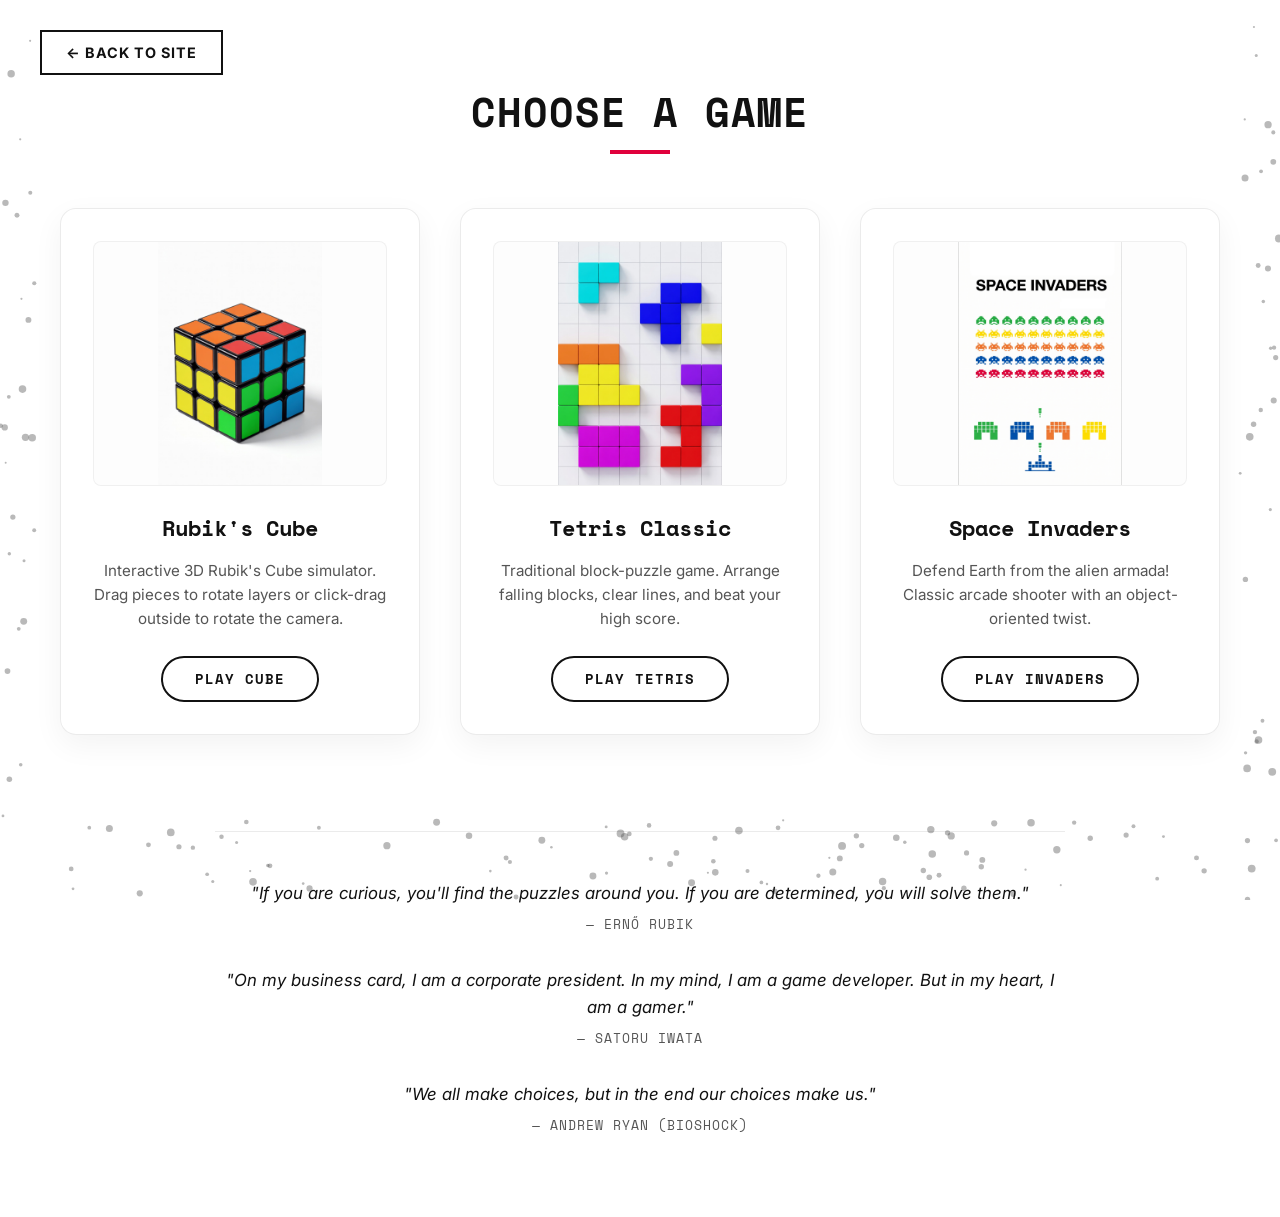
==== play.html @ d3a3f8c1 "hello" ====
<!DOCTYPE html>
<html lang="en">

<head>
    <meta charset="UTF-8">
    <meta name="viewport" content="width=device-width, initial-scale=1.0">
    <title>Choose a Game | Antonio Desiderio</title>

    <!-- Fonts -->
    <link rel="preconnect" href="https://fonts.googleapis.com">
    <link rel="preconnect" href="https://fonts.gstatic.com" crossorigin>
    <link
        href="https://fonts.googleapis.com/css2?family=Inter:wght@300;400;500;600&family=Space+Mono:ital,wght@0,400;0,700;1,400&display=swap"
        rel="stylesheet">

    <link rel="stylesheet" href="style.css">
    <style>
        body {
            margin: 0;
            padding: 0;
            width: 100vw;
            min-height: 100vh;
            display: flex;
            justify-content: center;
            align-items: center;
            overflow-x: hidden;
            overflow-y: auto;
            flex-direction: column;
            background-color: var(--bg-color);
        }

        .play-container {
            max-width: 1200px;
            width: 100%;
            margin: 0 auto;
            padding: 80px 20px;
            text-align: center;
            display: flex;
            flex-direction: column;
            align-items: center;
            justify-content: center;
        }

        .play-title {
            font-size: 2.5rem;
            margin-bottom: 3rem;
            position: relative;
            display: inline-block;
            text-transform: uppercase;
            letter-spacing: 2px;
            color: var(--text-primary);
        }

        .play-title::after {
            content: '';
            position: absolute;
            left: 50%;
            transform: translateX(-50%);
            bottom: -10px;
            width: 60px;
            height: 4px;
            background-color: var(--accent-color);
        }

        .games-grid {
            display: grid;
            grid-template-columns: repeat(3, 1fr);
            gap: 2.5rem;
            width: 100%;
            margin-top: 1rem;
        }

        .game-card {
            background-color: rgba(255, 255, 255, 0.7);
            backdrop-filter: blur(10px);
            -webkit-backdrop-filter: blur(10px);
            border: 1px solid rgba(0, 0, 0, 0.08);
            border-radius: 16px;
            overflow: hidden;
            box-shadow: 0 10px 30px rgba(0, 0, 0, 0.05);
            transition: transform 0.4s cubic-bezier(0.175, 0.885, 0.32, 1.275), box-shadow 0.4s ease, border-color 0.4s ease;
            display: flex;
            flex-direction: column;
            align-items: center;
            padding: 2rem;
            text-decoration: none;
            color: inherit;
        }

        .game-card:hover {
            transform: translateY(-8px);
            box-shadow: 0 20px 40px rgba(224, 0, 60, 0.12);
            border-color: var(--accent-color);
        }

        .game-card-img-wrapper {
            width: 100%;
            aspect-ratio: 1.2;
            border-radius: 8px;
            overflow: hidden;
            margin-bottom: 1.5rem;
            border: 1px solid rgba(0, 0, 0, 0.05);
            background-color: #fdfdfd;
            display: flex;
            align-items: center;
            justify-content: center;
        }

        .game-card-img {
            width: 100%;
            height: 100%;
            object-fit: contain;
            transition: transform 0.4s ease;
        }

        .game-card:hover .game-card-img {
            transform: scale(1.04);
        }

        .game-card-title {
            font-family: var(--font-mono);
            font-size: 1.4rem;
            font-weight: 700;
            margin-bottom: 0.8rem;
            color: var(--text-primary);
        }

        .game-card-desc {
            font-size: 0.95rem;
            color: var(--text-secondary);
            line-height: 1.6;
            margin-bottom: 1.5rem;
            flex-grow: 1;
        }

        .play-btn {
            display: inline-block;
            padding: 0.6rem 2rem;
            border: 2px solid var(--text-primary);
            background: transparent;
            font-family: var(--font-mono);
            font-weight: 700;
            text-transform: uppercase;
            letter-spacing: 1px;
            font-size: 0.9rem;
            border-radius: 25px;
            transition: all 0.3s ease;
        }

        .game-card:hover .play-btn {
            background-color: var(--accent-color);
            color: white;
            border-color: var(--accent-color);
        }

        .back-nav {
            position: absolute;
            top: 40px;
            left: 40px;
            font-family: 'Space Mono', monospace;
            text-transform: uppercase;
        }

        .back-nav a {
            text-decoration: none;
            color: #111;
            font-weight: 700;
            padding: 12px 24px;
            border: 2px solid #111;
            transition: all 0.3s ease;
            font-size: 0.9rem;
            letter-spacing: 1px;
        }

        .back-nav a:hover {
            background-color: #111;
            color: #fff;
        }

        @media (max-width: 768px) {
            .back-nav {
                position: static;
                margin-bottom: 2rem;
            }
            .play-container {
                padding: 40px 20px;
            }
            .play-title {
                font-size: 2rem;
            }
            .games-grid {
                grid-template-columns: 1fr;
                gap: 2rem;
            }
        }

        .quotes-block {
            margin-top: 6rem;
            padding-top: 3rem;
            border-top: 1px solid rgba(0, 0, 0, 0.08);
            width: 100%;
            max-width: 850px;
            display: flex;
            flex-direction: column;
            gap: 2rem;
            text-align: center;
        }

        .quote-item {
            display: flex;
            flex-direction: column;
            gap: 0.5rem;
        }

        .quote-text {
            font-size: 1.05rem;
            font-style: italic;
            color: var(--text-primary);
            line-height: 1.6;
        }

        .quote-author {
            font-family: var(--font-mono);
            font-size: 0.8rem;
            color: var(--text-secondary);
            text-transform: uppercase;
            letter-spacing: 1px;
        }
    </style>
</head>

<body>
    <canvas id="particles-canvas"></canvas>

    <div class="play-container">
        <div class="back-nav">
            <a href="index.html">← Back to Site</a>
        </div>

        <h1 class="play-title">Choose a Game</h1>

        <div class="games-grid">
            <a href="play_cube.html" class="game-card">
                <div class="game-card-img-wrapper">
                    <img src="assets/cube_preview.png" alt="Rubik's Cube" class="game-card-img">
                </div>
                <h2 class="game-card-title">Rubik's Cube</h2>
                <p class="game-card-desc">Interactive 3D Rubik's Cube simulator. Drag pieces to rotate layers or click-drag outside to rotate the camera.</p>
                <span class="play-btn">Play Cube</span>
            </a>

            <a href="play_tetris.html" class="game-card">
                <div class="game-card-img-wrapper">
                    <img src="assets/tetris_preview.png" alt="Tetris" class="game-card-img">
                </div>
                <h2 class="game-card-title">Tetris Classic</h2>
                <p class="game-card-desc">Traditional block-puzzle game. Arrange falling blocks, clear lines, and beat your high score.</p>
                <span class="play-btn">Play Tetris</span>
            </a>

            <a href="play_invaders.html" class="game-card">
                <div class="game-card-img-wrapper">
                    <img src="assets/invaders_preview.png" alt="Space Invaders" class="game-card-img">
                </div>
                <h2 class="game-card-title">Space Invaders</h2>
                <p class="game-card-desc">Defend Earth from the alien armada! Classic arcade shooter with an object-oriented twist.</p>
                <span class="play-btn">Play Invaders</span>
            </a>
        </div>

        <div class="quotes-block">
            <div class="quote-item">
                <span class="quote-text">"If you are curious, you'll find the puzzles around you. If you are determined, you will solve them."</span>
                <span class="quote-author">— Ernő Rubik</span>
            </div>
            <div class="quote-item">
                <span class="quote-text">"On my business card, I am a corporate president. In my mind, I am a game developer. But in my heart, I am a gamer."</span>
                <span class="quote-author">— Satoru Iwata</span>
            </div>
            <div class="quote-item">
                <span class="quote-text">"We all make choices, but in the end our choices make us."</span>
                <span class="quote-author">— Andrew Ryan (BioShock)</span>
            </div>
        </div>
    </div>

    <script type="module">
        import { ParticleNetwork } from './js/particles-bg.js';

        document.addEventListener('DOMContentLoaded', () => {
            // Particle Background initialization
            if (window.innerWidth > 768) {
                window.particleBg = new ParticleNetwork('particles-canvas');
            }
        });
    </script>
</body>

</html>
---- style.css ----
:root {
    --bg-color: #ffffff;
    --text-primary: #111111;
    --text-secondary: #555555;
    --accent-color: #E0003C;
    /* Red */
    --font-body: 'Inter', sans-serif;
    --font-mono: 'Space Mono', monospace;
    --spacing-container: 1200px;
    --nav-height: 80px;
}

/* ... existing code ... */

/* Profile Picture Polish */
.profile-img {
    width: 100%;
    aspect-ratio: 1;
    border-radius: 50%;

    /* 
       ZOOM/CROP CONTROL:
       - object-fit: 'cover' (zooms to fill), 'contain' (shows whole image)
       - object-position: 'center center' (default). Try 'center top' to show more head/face.
    */
    object-fit: cover;
    object-position: center center;
    /* <--- Adjust this to shift the crop */

    box-shadow: 0 10px 30px rgba(0, 0, 0, 0.1);
    transition: transform 0.4s cubic-bezier(0.175, 0.885, 0.32, 1.275), box-shadow 0.4s ease, filter 0.4s ease;
    filter: grayscale(30%);
    /* Start slightly desaturated */
}

.profile-img:hover {
    transform: scale(1.05);
    filter: grayscale(0%);
    box-shadow: 0 0 25px rgba(224, 0, 60, 0.4);
    /* Glow effect with Red */
}

/* ... existing code ... */

/* --- Interactive Assistant --- */
.assistant-container {
    position: fixed;
    bottom: 20px;
    right: 20px;
    display: flex;
    align-items: flex-end;
    z-index: 1000;
    pointer-events: none;
    flex-direction: column;
    align-items: flex-end;
}

.assistant-img {
    width: 200px;
    height: auto;
    pointer-events: auto;
    cursor: pointer;
    transition: transform 0.3s ease;
    /* Eliminated border/background/rotation as requested */
}

.assistant-img:hover {
    transform: scale(1.05);
    /* Gentle scale, NO rotation */
}

.assistant-balloon {
    background: white;
    border: 2px solid #333;
    border-radius: 15px;
    padding: 10px 15px;
    margin-right: 15px;
    margin-bottom: 0px;
    /* Reduced gap */
    max-width: 200px;
    font-size: 0.9rem;
    color: #333;
    box-shadow: 5px 5px 0px rgba(0, 0, 0, 0.1);
    position: relative;
    opacity: 0;
    /* Hidden by default */
    transform: translateY(10px);
    transition: all 0.3s ease;
    font-family: 'Space Mono', monospace;
    pointer-events: auto;
}

/* Arrow for balloon */
.assistant-balloon::after {
    content: '';
    position: absolute;
    right: 50px;
    /* Adjusted position */
    bottom: -10px;
    border-width: 10px 10px 0;
    border-style: solid;
    border-color: #333 transparent transparent transparent;
}

.assistant-container:hover .assistant-balloon {
    opacity: 1;
    transform: translateY(0);
}

* {
    margin: 0;
    padding: 0;
    box-sizing: border-box;
    font-family: 'Inter', sans-serif;
}

#particles-canvas {
    position: fixed;
    top: 0;
    left: 0;
    width: 100%;
    height: 100%;
    z-index: -1;
    pointer-events: none;
    /* Let clicks pass through */
}

body {
    background-color: var(--bg-color);
    color: var(--text-primary);
    line-height: 1.6;
    overflow-x: hidden;
}

h1,
h2,
h3,
.nav-logo {
    font-family: var(--font-mono);
    font-weight: 700;
}

a {
    color: var(--text-primary);
    text-decoration: none;
    transition: color 0.2s ease;
}

a:hover {
    color: var(--accent-color);
}

/* Utility */
.mt-1 {
    margin-top: 1rem;
}

.mt-2 {
    margin-top: 2rem;
}

.mt-3 {
    margin-top: 3rem;
}

.mt-4 {
    margin-top: 4rem;
}

.mb-1 {
    margin-bottom: 1rem;
}

.mb-2 {
    margin-bottom: 2rem;
}

.mb-3 {
    margin-bottom: 3rem;
}

.no-decoration {
    text-decoration: none;
    color: inherit;
}

.border-dark {
    border-color: #333;
}



/* --- Intro Overlay --- */
#intro-overlay {
    position: fixed;
    top: 0;
    left: 0;
    width: 100%;
    height: 100vh;
    background-color: var(--bg-color);
    z-index: 1000;
    display: flex;
    justify-content: center;
    align-items: center;
    flex-direction: column;
}

/* Cinematic Focus Transition */
.cinematic-mount {
    filter: blur(15px);
    transform: scale(1.05);
    /* opacity: 1;  By default elements are opaque. We do NOT want to start at 0. */
    transition: filter 1.5s ease-out, transform 1.5s ease-out;
    /* Removed opacity transition */
}

.cinematic-resolve {
    filter: blur(0px);
    transform: scale(1);
}

#intro-content {
    text-align: center;
    width: 100%;
    max-width: 800px;
}

#cube-container-intro {
    width: 300px;
    height: 300px;
    margin: 0 auto 2rem;
}

.intro-text-container h1 {
    font-size: 1.5rem;
    margin-bottom: 1rem;
    opacity: 0;
    transform: translateY(20px);
    animation: fadeInUp 0.8s ease forwards;
}

#intro-greeting::after {
    content: '|';
    animation: blink 0.7s infinite;
    margin-left: 5px;
    font-weight: 300;
}

@keyframes blink {
    50% {
        opacity: 0;
    }
}

.progress-bar-container {
    width: 100%;
    height: 4px;
    background-color: #eee;
    border-radius: 2px;
    overflow: hidden;
    margin-top: 1rem;
}

#progress-bar {
    width: 0%;
    height: 100%;
    /* Gradient: Rainbow (Red -> Orange -> Yellow -> Green -> Blue -> White) */
    background: linear-gradient(90deg, #E0003C, #F27C38, #FFE206, #23BC3F, #0051BA, #F9F9F9);
    transition: width 0.1s linear;
}

/* --- Main Content --- */
.hidden {
    opacity: 0;
    pointer-events: none;
    height: 0;
    overflow: hidden;
}

/* Utility for tab switching */
.section-hidden {
    display: none !important;
}

#main-content {
    opacity: 1;
    transition: opacity 1.5s ease;
}

/* Navigation */
.navbar {
    position: sticky;
    top: 0;
    background-color: rgba(255, 255, 255, 0.95);
    backdrop-filter: blur(5px);
    height: var(--nav-height);
    display: flex;
    justify-content: space-between;
    align-items: center;
    padding: 0 5%;
    z-index: 100;
    border-bottom: 1px solid #eee;
}

.nav-logo {
    font-size: 1.2rem;
}

.nav-links {
    list-style: none;
    display: flex;
    gap: 2rem;
}

.nav-links a {
    font-family: var(--font-mono);
    font-size: 0.9rem;
    text-transform: uppercase;
    letter-spacing: 1px;
}

/* Sections */
.section {
    padding: 5rem 0;
    border-bottom: 1px solid #f5f5f5;
}

.container {
    max-width: var(--spacing-container);
    margin: 0 auto;
    padding: 0 2rem;
}

.section h2 {
    font-size: 2rem;
    margin-bottom: 2rem;
    position: relative;
    display: inline-block;
}

.section h2::after {
    content: '';
    position: absolute;
    left: 0;
    bottom: -5px;
    width: 40px;
    height: 3px;
    background-color: var(--accent-color);
}

/* Profile Section */
.profile-layout {
    display: grid;
    grid-template-columns: 2fr 1fr;
    gap: 4rem;
    align-items: start;
}

#welcome-text p {
    margin-bottom: 1.5rem;
    font-size: 1.1rem;
    color: var(--text-secondary);
}

#welcome-text .welcome-contact {
    margin-top: 2rem;
    color: var(--text-primary);
}

#welcome-text .welcome-contact-sub {
    font-size: 0.95rem;
    color: var(--accent-color);
    font-style: italic;
    display: inline-block;
    margin-top: 0.4rem;
}

/* .profile-img styles consolidated to top of file */

.profile-img:hover {
    transform: scale(1.02);
}

/* Lists (Jobs, Pubs, etc) */
.item-list {
    list-style: none;
}

.list-item {
    margin-bottom: 2rem;
    padding-left: 1.5rem;
    border-left: 2px solid #eee;
    transition: border-left-color 0.3s ease;
}

.list-item:hover {
    border-left-color: var(--accent-color);
}

.list-item h3 {
    font-size: 1.2rem;
    margin-bottom: 0.5rem;
}

.list-item .meta {
    font-family: var(--font-mono);
    font-size: 0.85rem;
    color: #888;
    margin-bottom: 0.5rem;
    display: block;
}

.list-item p {
    color: var(--text-secondary);
}

/* Manga Section */
.intro-text {
    margin-bottom: 3rem;
    font-size: 1.1rem;
    color: var(--text-secondary);
    max-width: 800px;
}

.manga-list {
    display: grid;
    grid-template-columns: repeat(auto-fill, minmax(400px, 1fr));
    gap: 2rem;
}

.manga-item {
    display: flex;
    gap: 1.5rem;
    background-color: #fff;
    padding: 1.5rem;
    border-radius: 8px;
    border: 1px solid #f0f0f0;
    transition: transform 0.2s ease, box-shadow 0.2s ease;
}

.manga-item:hover {
    transform: translateY(-5px);
    box-shadow: 0 10px 20px rgba(0, 0, 0, 0.05);
    border-color: var(--accent-color);
}

.manga-image-container {
    flex-shrink: 0;
    width: 100px;
    height: 140px;
    background-color: #eee;
    border-radius: 4px;
    overflow: hidden;
}

.manga-image {
    width: 100%;
    height: 100%;
    object-fit: cover;
}

.manga-content {
    display: flex;
    flex-direction: column;
    justify-content: center;
}

.manga-content h3 {
    font-size: 1.1rem;
    margin-bottom: 0.5rem;
}

.manga-content p {
    font-size: 0.95rem;
    color: var(--text-secondary);
    line-height: 1.5;
}

@media (max-width: 600px) {
    .manga-list {
        grid-template-columns: 1fr;
    }

    .manga-item {
        flex-direction: column;
        align-items: center;
        text-align: center;
    }

    .manga-image-container {
        width: 140px;
        height: 200px;
    }
}



/* Footer */
footer {
    padding: 2rem 0;
    text-align: center;
    font-family: var(--font-mono);
    font-size: 0.8rem;
    color: #aaa;
}

/* Animations */
@keyframes fadeInUp {
    to {
        opacity: 1;
        transform: translateY(0);
    }
}

/* Responsive */
@media (max-width: 768px) {
    .navbar {
        flex-direction: column;
        height: auto;
        padding: 1rem;
    }

    .nav-links {
        margin-top: 1rem;
        gap: 1rem;
        flex-wrap: wrap;
        justify-content: center;
    }

    .profile-layout {
        grid-template-columns: 1fr;
    }

    .profile-image-container {
        order: -1;
        max-width: 200px;
        margin: 0 auto;
    }

    #cube-container-main {
        width: 100%;
        height: 350px;
    }
}

/* --- Students Timeline Section --- */
.filters-container {
    display: flex;
    justify-content: center;
    gap: 1rem;
    flex-wrap: wrap;
    margin-bottom: 3rem;
}

.filter-btn {
    padding: 0.5rem 1.5rem;
    border: 1px solid #ccc;
    background: transparent;
    border-radius: 20px;
    cursor: pointer;
    font-family: var(--font-mono);
    font-size: 0.9rem;
    transition: all 0.3s ease;
}

.filter-btn:hover,
.filter-btn.active {
    background-color: var(--accent-color);
    color: white;
    border-color: var(--accent-color);
}

.timeline-container {
    position: relative;
    padding: 2rem 0;
    max-width: 1000px;
    /* Constrain width for better look */
    margin: 0 auto;
}

.timeline-line {
    position: absolute;
    left: 50%;
    transform: translateX(-50%);
    width: 2px;
    height: 100%;
    background-color: #e0e0e0;
    top: 0;
}

.timeline-items {
    padding-top: 1rem;
}

.timeline-item {
    position: relative;
    width: 50%;
    margin-bottom: 3rem;
    clear: both;
}

.timeline-item:nth-child(odd) {
    left: 0;
    padding-right: 3rem;
    text-align: right;
}

.timeline-item:nth-child(even) {
    left: 50%;
    padding-left: 3rem;
    text-align: left;
}

/* Timeline Dot/Year */
.timeline-dot {
    position: absolute;
    width: 40px;
    height: 40px;
    background-color: #fff;
    border: 3px solid #ccc;
    border-radius: 50%;
    top: 20px;
    /* Align with top of card */
    display: flex;
    align-items: center;
    justify-content: center;
    font-size: 0.8rem;
    font-weight: 600;
    color: #888;
    z-index: 2;
    transition: all 0.3s ease;
    font-family: var(--font-mono);
}

.timeline-item:nth-child(odd) .timeline-dot {
    right: -20px;
    /* Half width */
}

.timeline-item:nth-child(even) .timeline-dot {
    left: -20px;
}

.timeline-item:hover .timeline-dot,
.student-card:hover+.timeline-dot {
    /* Only works if dot is after card in DOM, currently it is inside item */
    border-color: var(--accent-color);
    color: var(--accent-color);
    transform: scale(1.1);
    box-shadow: 0 0 0 5px rgba(224, 0, 60, 0.1);
}

/* Card */
.student-card {
    background-color: #fff;
    border: 1px solid #eee;
    border-radius: 8px;
    padding: 1.5rem;
    cursor: pointer;
    transition: all 0.3s cubic-bezier(0.25, 0.8, 0.25, 1);
    position: relative;
    z-index: 1;
    /* Above lines if needed */
}

.student-card:hover {
    transform: translateY(-3px);
    box-shadow: 0 5px 15px rgba(0, 0, 0, 0.08);
    border-color: #ddd;
}

.student-card.expanded {
    border-color: var(--accent-color);
}

.card-header h3 {
    font-size: 1.2rem;
    margin-bottom: 0.5rem;
    color: var(--text-primary);
}

.card-header .thesis {
    font-style: italic;
    color: var(--text-secondary);
    margin-bottom: 0.5rem;
    display: block;
}

.card-tags {
    display: flex;
    gap: 0.5rem;
    flex-wrap: wrap;
    margin-top: 0.5rem;
    justify-content: flex-end;
    /* Default for odd items */
}

.timeline-item:nth-child(even) .card-tags {
    justify-content: flex-start;
}

.student-tag {
    font-size: 0.75rem;
    background-color: #f5f5f5;
    padding: 0.2rem 0.6rem;
    border-radius: 12px;
    color: #666;
    font-family: var(--font-mono);
}

.card-details {
    max-height: 0;
    overflow: hidden;
    transition: max-height 0.4s ease-out, opacity 0.4s ease, margin-top 0.4s ease;
    opacity: 0;
    margin-top: 0;
}

.student-card.expanded .card-details {
    margin-top: 1rem;
    opacity: 1;
    /* Max-height set via JS or generous enough */
    max-height: 500px;
    border-top: 1px solid #f0f0f0;
    padding-top: 1rem;
}

.card-details p {
    font-size: 0.95rem;
    margin-bottom: 0.5rem;
    color: var(--text-secondary);
}

/* Responsive Timeline */
@media (max-width: 768px) {
    .timeline-line {
        left: 20px;
    }

    .timeline-item {
        width: 100%;
        padding-left: 3rem;
        /* Space for dot */
        padding-right: 0;
        text-align: left;
    }

    .timeline-item:nth-child(odd),
    .timeline-item:nth-child(even) {
        left: 0;
        text-align: left;
    }

    .timeline-item:nth-child(odd) {
        padding-left: 3rem;
    }

    .timeline-item:nth-child(odd) .card-tags {
        justify-content: flex-start;
    }

    .timeline-item:nth-child(odd) .timeline-dot,
    .timeline-item:nth-child(even) .timeline-dot {
        left: 3px;
        /* Center on line (20px) -> dot center 20px. dot width 40. left = 20 - 20 = 0. + offset */
        right: auto;
    }
}

/* --- Collaborations Map --- */
#map-container {
    width: 100%;
    height: 600px;
    border-radius: 12px;
    overflow: hidden;
    box-shadow: 0 10px 30px rgba(0, 0, 0, 0.1);
    position: relative;
    z-index: 1;
    /* Ensure map is interactive */
}

#collaborations-map {
    width: 100%;
    height: 100%;
    background-color: #242f3e;
    /* Fallback for dark map */
}

/* Custom Marker - Pulsating Circle */
.custom-marker {
    display: flex;
    justify-content: center;
    align-items: center;
}

.marker-pin {
    width: 16px;
    height: 16px;
    background-color: var(--accent-color);
    /* Red */
    border-radius: 50%;
    position: relative;
    box-shadow: 0 0 0 3px rgba(255, 255, 255, 0.3);
}

.marker-pin::after {
    content: '';
    position: absolute;
    top: 50%;
    left: 50%;
    transform: translate(-50%, -50%);
    width: 100%;
    height: 100%;
    background-color: var(--accent-color);
    border-radius: 50%;
    opacity: 0.7;
    animation: pulse 2s infinite;
}

@keyframes pulse {
    0% {
        transform: translate(-50%, -50%) scale(1);
        opacity: 0.7;
    }

    100% {
        transform: translate(-50%, -50%) scale(3.5);
        opacity: 0;
    }
}

/* Glassmorphism Popup */
.glass-popup .leaflet-popup-content-wrapper {
    background: rgba(255, 255, 255, 0.7);
    backdrop-filter: blur(8px);
    -webkit-backdrop-filter: blur(8px);
    color: var(--text-primary);
    border-radius: 12px;
    box-shadow: 0 8px 32px 0 rgba(224, 0, 60, 0.2);
    border: 1px solid rgba(255, 255, 255, 0.18);
    padding: 0;
}

.glass-popup .leaflet-popup-tip {
    background: rgba(255, 255, 255, 0.7);
    backdrop-filter: blur(8px);
}

.popup-content {
    padding: 0.5rem;
    font-family: var(--font-body);
}

.popup-content h3 {
    font-size: 1rem;
    margin-bottom: 0.2rem;
    font-weight: 600;
}

.popup-content .uni {
    font-size: 0.85rem;
    color: var(--text-secondary);
    display: block;
    margin-bottom: 0.5rem;
}

.popup-content a {
    font-size: 0.8rem;
    color: var(--accent-color);
    text-decoration: underline;
}

/* Cluster Customization */
.marker-cluster-small,
.marker-cluster-medium,
.marker-cluster-large {
    background-color: rgba(224, 0, 60, 0.2);
}

.marker-cluster-small div,
.marker-cluster-medium div,
.marker-cluster-large div {
    background-color: var(--accent-color);
    color: white;
    font-family: var(--font-mono);
    font-weight: bold;
}

.contacts-area {
    margin-top: 1.5rem;
    padding-top: 1rem;
    border-top: 1px solid rgba(255, 255, 255, 0.1);
}

.emails-list {
    margin-bottom: 0.5rem;
}

.contact-email {
    font-size: 1rem;
    margin-bottom: 0.5rem;
}

.socials-list {
    display: flex;
    gap: 1rem;
    margin-top: 0.5rem;
}

.social-link {
    color: var(--text-secondary);
    font-size: 0.9rem;
    transition: color 0.3s;
    text-decoration: none;
    border: 1px solid var(--text-secondary);
    padding: 0.2rem 0.6rem;
    border-radius: 4px;
}

.social-link:hover {
    color: var(--accent-color);
    border-color: var(--accent-color);
}

.section-intro {
    font-size: 1rem;
    color: var(--text-secondary);
    margin-bottom: 1.5rem;
    font-style: italic;
    max-width: 800px;
}

/* --- Manga Canvas --- */
#know-more {
    position: relative;
    background-color: var(--bg-color);
    /* Hide particles behind */
    z-index: 1;
    /* Ensure above fixed background */
    /* overflow: hidden; Not typically needed on container unless clipping desired */
}

#manga-canvas {
    position: absolute;
    top: 0;
    left: 0;
    width: 100%;
    height: 100%;
    z-index: -1;
    pointer-events: none;
}

/* --- Mobile Navigation --- */
.hamburger {
    display: none;
    cursor: pointer;
    flex-direction: column;
    gap: 5px;
}

.hamburger span {
    display: block;
    width: 25px;
    height: 3px;
    background-color: var(--text-primary);
    transition: all 0.3s ease;
}

@media (max-width: 768px) {
    .hamburger {
        display: flex;
    }

    .nav-links {
        position: absolute;
        top: 100%;
        left: 0;
        width: 100%;
        background: rgba(255, 255, 255, 0.98);
        flex-direction: column;
        align-items: center;
        padding: 2rem 0;
        transform: translateY(-100%);
        opacity: 0;
        pointer-events: none;
        transition: all 0.3s ease;
        z-index: 999;
        box-shadow: 0 5px 15px rgba(0, 0, 0, 0.1);
    }

    .nav-links.active {
        transform: translateY(0);
        opacity: 1;
        pointer-events: all;
    }
}

/* Contacts Section */
.contacts-title {
    font-size: 1.2rem;
    margin-top: 2rem;
    margin-bottom: 0.5rem;
    font-family: var(--font-mono);
    color: var(--text-primary);
}

.contacts-area {
    margin-bottom: 1rem;
}

.contacts-area p {
    margin-bottom: 0.5rem;
}

/* --- Mobile Optimization --- */
@media (max-width: 768px) {

    /* Disable Particle Canvas Visuals */
    #particles-canvas {
        display: none !important;
    }

    /* Hide Profile Avatar */
    .profile-image-container {
        display: none !important;
    }

    /* Remove Manga Background */
    #manga-canvas {
        display: none !important;
    }

    /* Adjust Layout */
    .container {
        padding: 0 1.5rem;
    }

    /* Font Size Adjustments */
    .section h2 {
        font-size: 1.75rem;
    }

    .intro-text {
        font-size: 1rem;
    }

    h1#intro-greeting {
        font-size: 1rem;
        /* Smaller greeting on mobile */
    }

    /* Adjust Navigation for Mobile */
    .nav-logo {
        font-size: 1rem;
    }

    /* Ensure content is readable */
    p {
        font-size: 0.95rem;
    }
}
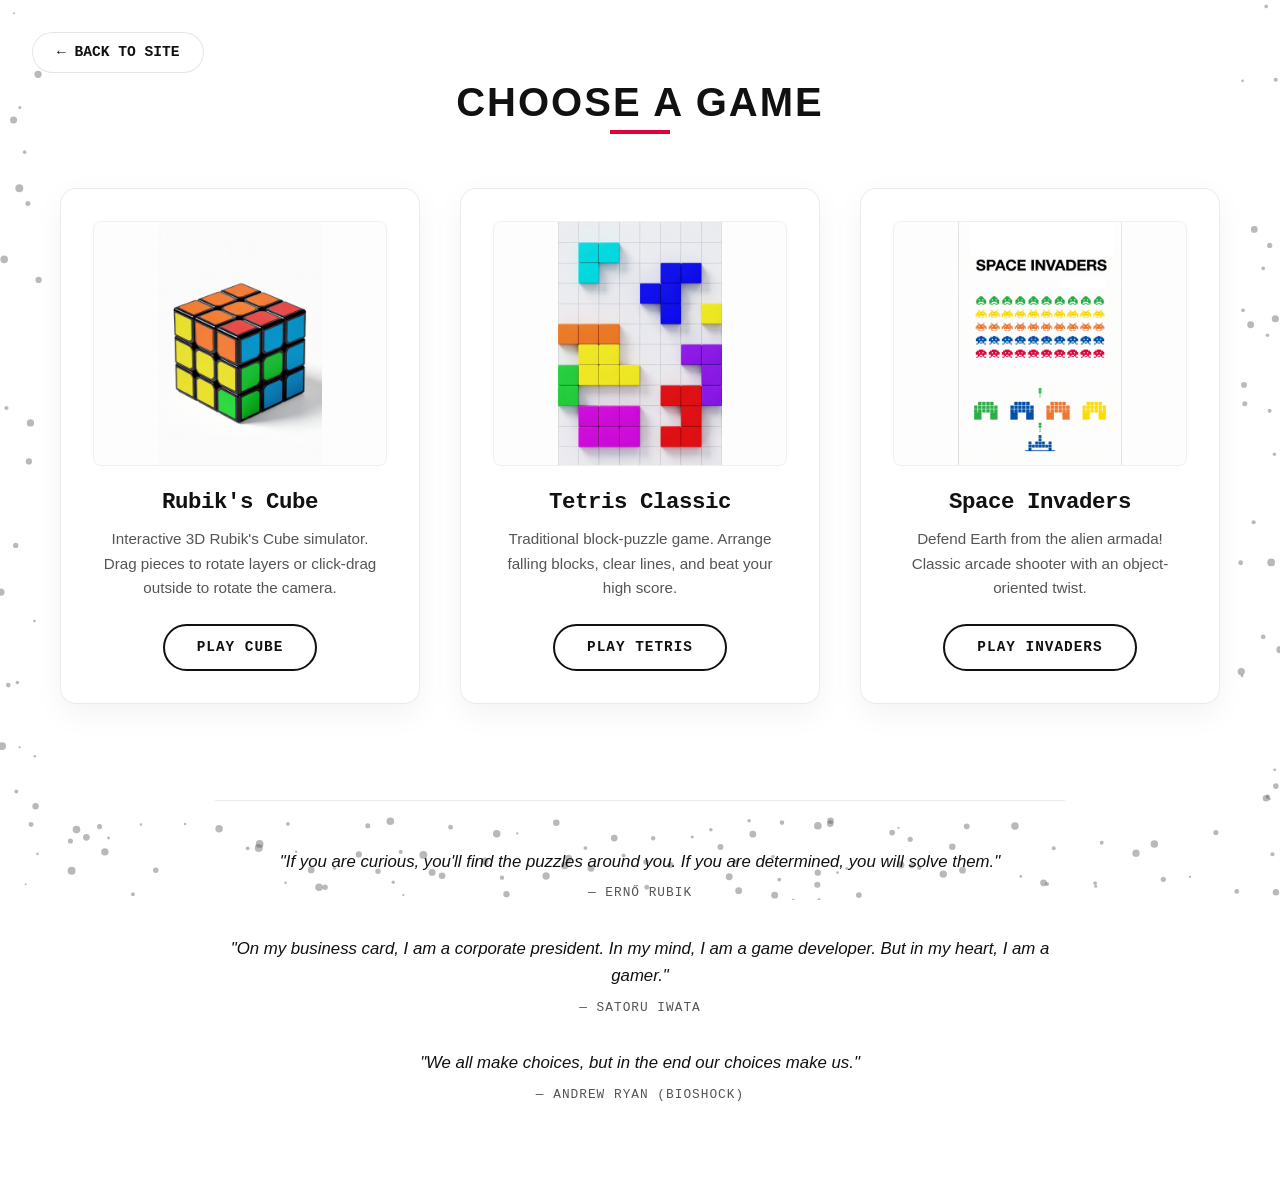
==== commit 161a920f: "New website -- impeccable" ====
--- a/play.html
+++ b/play.html
@@ -9,9 +9,7 @@
     <!-- Fonts -->
     <link rel="preconnect" href="https://fonts.googleapis.com">
     <link rel="preconnect" href="https://fonts.gstatic.com" crossorigin>
-    <link
-        href="https://fonts.googleapis.com/css2?family=Inter:wght@300;400;500;600&family=Space+Mono:ital,wght@0,400;0,700;1,400&display=swap"
-        rel="stylesheet">
+    <link href="https://fonts.googleapis.com/css2?family=Albert+Sans:wght@300;400;500;600;700&family=Red+Hat+Mono:wght@400;500;600&display=swap" rel="stylesheet">
 
     <link rel="stylesheet" href="style.css">
     <style>
@@ -27,6 +25,8 @@
             overflow-y: auto;
             flex-direction: column;
             background-color: var(--bg-color);
+            font-family: var(--font-body);
+            font-variation-settings: var(--font-settings-body);
         }
 
         .play-container {
@@ -78,7 +78,7 @@
             border-radius: 16px;
             overflow: hidden;
             box-shadow: 0 10px 30px rgba(0, 0, 0, 0.05);
-            transition: transform 0.4s cubic-bezier(0.175, 0.885, 0.32, 1.275), box-shadow 0.4s ease, border-color 0.4s ease;
+            transition: transform 0.4s cubic-bezier(0.16, 1, 0.3, 1), box-shadow 0.4s ease, border-color 0.4s ease;
             display: flex;
             flex-direction: column;
             align-items: center;
@@ -89,7 +89,7 @@
 
         .game-card:hover {
             transform: translateY(-8px);
-            box-shadow: 0 20px 40px rgba(224, 0, 60, 0.12);
+            box-shadow: 0 20px 40px rgba(0, 0, 0, 0.1);
             border-color: var(--accent-color);
         }
 
@@ -119,6 +119,7 @@
 
         .game-card-title {
             font-family: var(--font-mono);
+            font-variation-settings: var(--font-settings-mono);
             font-size: 1.4rem;
             font-weight: 700;
             margin-bottom: 0.8rem;
@@ -139,6 +140,7 @@
             border: 2px solid var(--text-primary);
             background: transparent;
             font-family: var(--font-mono);
+            font-variation-settings: var(--font-settings-mono);
             font-weight: 700;
             text-transform: uppercase;
             letter-spacing: 1px;
@@ -155,26 +157,33 @@
 
         .back-nav {
             position: absolute;
-            top: 40px;
-            left: 40px;
-            font-family: 'Space Mono', monospace;
+            top: var(--space-xl);
+            left: var(--space-xl);
+            font-family: var(--font-mono);
+            font-variation-settings: var(--font-settings-mono);
             text-transform: uppercase;
         }
 
         .back-nav a {
             text-decoration: none;
-            color: #111;
-            font-weight: 700;
-            padding: 12px 24px;
-            border: 2px solid #111;
-            transition: all 0.3s ease;
-            font-size: 0.9rem;
-            letter-spacing: 1px;
+            color: var(--text-primary);
+            padding: var(--space-xs) var(--space-lg);
+            border: 1px solid rgba(0, 0, 0, 0.1);
+            border-radius: 30px;
+            background: rgba(255, 255, 255, 0.8);
+            backdrop-filter: blur(4px);
+            transition: all 0.2s cubic-bezier(0.16, 1, 0.3, 1);
+            font-size: var(--step--1);
+            display: inline-block;
+            font-weight: 600;
         }
 
         .back-nav a:hover {
-            background-color: #111;
-            color: #fff;
+            background-color: var(--accent-color);
+            color: white;
+            border-color: var(--accent-color);
+            transform: translateY(-2px);
+            box-shadow: 0 10px 20px rgba(224, 0, 60, 0.15);
         }
 
         @media (max-width: 768px) {
@@ -221,6 +230,7 @@
 
         .quote-author {
             font-family: var(--font-mono);
+            font-variation-settings: var(--font-settings-mono);
             font-size: 0.8rem;
             color: var(--text-secondary);
             text-transform: uppercase;
@@ -242,7 +252,7 @@
         <div class="games-grid">
             <a href="play_cube.html" class="game-card">
                 <div class="game-card-img-wrapper">
-                    <img src="assets/cube_preview.png" alt="Rubik's Cube" class="game-card-img">
+                    <img src="assets/cube_preview.png" alt="Rubik's Cube" class="game-card-img" loading="lazy">
                 </div>
                 <h2 class="game-card-title">Rubik's Cube</h2>
                 <p class="game-card-desc">Interactive 3D Rubik's Cube simulator. Drag pieces to rotate layers or click-drag outside to rotate the camera.</p>
@@ -251,7 +261,7 @@
 
             <a href="play_tetris.html" class="game-card">
                 <div class="game-card-img-wrapper">
-                    <img src="assets/tetris_preview.png" alt="Tetris" class="game-card-img">
+                    <img src="assets/tetris_preview.png" alt="Tetris" class="game-card-img" loading="lazy">
                 </div>
                 <h2 class="game-card-title">Tetris Classic</h2>
                 <p class="game-card-desc">Traditional block-puzzle game. Arrange falling blocks, clear lines, and beat your high score.</p>
@@ -260,7 +270,7 @@
 
             <a href="play_invaders.html" class="game-card">
                 <div class="game-card-img-wrapper">
-                    <img src="assets/invaders_preview.png" alt="Space Invaders" class="game-card-img">
+                    <img src="assets/invaders_preview.png" alt="Space Invaders" class="game-card-img" loading="lazy">
                 </div>
                 <h2 class="game-card-title">Space Invaders</h2>
                 <p class="game-card-desc">Defend Earth from the alien armada! Classic arcade shooter with an object-oriented twist.</p>
--- a/style.css
+++ b/style.css
@@ -1,13 +1,48 @@
 :root {
+    /* Colors */
     --bg-color: #ffffff;
     --text-primary: #111111;
     --text-secondary: #555555;
     --accent-color: #E0003C;
-    /* Red */
-    --font-body: 'Inter', sans-serif;
-    --font-mono: 'Space Mono', monospace;
+
+    /* Typography */
+    --font-body: 'Recursive', sans-serif;
+    --font-display: 'Recursive', sans-serif;
+    --font-mono: 'Recursive', monospace;
+
+    /* Font Variation Settings (MONO, CASL) */
+    --font-settings-display: "MONO" 0, "CASL" 0.5;
+    --font-settings-body: "MONO" 0.5, "CASL" 0;
+    --font-settings-mono: "MONO" 1, "CASL" 0;
+    
+    /* Fluid Type Scale */
+    --step--1: clamp(0.8rem, 0.76rem + 0.19vw, 0.9375rem);
+    --step-0: clamp(1rem, 0.96rem + 0.22vw, 1.125rem);
+    --step-1: clamp(1.25rem, 1.18rem + 0.35vw, 1.5rem);
+    --step-2: clamp(1.56rem, 1.45rem + 0.56vw, 2.2rem);
+    --step-3: clamp(1.95rem, 1.77rem + 0.89vw, 3rem);
+    --step-4: clamp(2.44rem, 2.16rem + 1.4vw, 4.5rem);
+    --step-5: clamp(3rem, 2.5rem + 2.5vw, 7rem);
+
+    /* Rainbow Accent Palette */
+    --rainbow-accent: linear-gradient(90deg, #E0003C, #F27C38, #FFE206, #23BC3F, #0051BA, #ffffff);
+
+    /* Spacing System (4pt base) */
+    --space-2xs: 4px;
+    --space-xs: 8px;
+    --space-sm: 12px;
+    --space-md: 16px;
+    --space-lg: 24px;
+    --space-xl: 32px;
+    --space-2xl: 48px;
+    --space-3xl: 64px;
+    --space-4xl: 96px;
+
+    /* Layout */
     --spacing-container: 1200px;
     --nav-height: 80px;
+    --section-spacing: clamp(4rem, 8vh, 8rem);
+    --border-color: rgba(0, 0, 0, 0.08);
 }
 
 /* ... existing code ... */
@@ -17,27 +52,17 @@
     width: 100%;
     aspect-ratio: 1;
     border-radius: 50%;
-
-    /* 
-       ZOOM/CROP CONTROL:
-       - object-fit: 'cover' (zooms to fill), 'contain' (shows whole image)
-       - object-position: 'center center' (default). Try 'center top' to show more head/face.
-    */
     object-fit: cover;
     object-position: center center;
-    /* <--- Adjust this to shift the crop */
-
-    box-shadow: 0 10px 30px rgba(0, 0, 0, 0.1);
-    transition: transform 0.4s cubic-bezier(0.175, 0.885, 0.32, 1.275), box-shadow 0.4s ease, filter 0.4s ease;
+    box-shadow: 0 10px 30px rgba(0, 0, 0, 0.05);
+    transition: transform 0.4s cubic-bezier(0.16, 1, 0.3, 1), box-shadow 0.4s ease, filter 0.4s ease;
     filter: grayscale(30%);
-    /* Start slightly desaturated */
 }
 
 .profile-img:hover {
-    transform: scale(1.05);
+    transform: scale(1.02);
     filter: grayscale(0%);
-    box-shadow: 0 0 25px rgba(224, 0, 60, 0.4);
-    /* Glow effect with Red */
+    box-shadow: 0 20px 40px rgba(224, 0, 60, 0.15);
 }
 
 /* ... existing code ... */
@@ -45,48 +70,44 @@
 /* --- Interactive Assistant --- */
 .assistant-container {
     position: fixed;
-    bottom: 20px;
-    right: 20px;
+    bottom: var(--space-lg);
+    right: var(--space-lg);
     display: flex;
     align-items: flex-end;
     z-index: 1000;
     pointer-events: none;
     flex-direction: column;
-    align-items: flex-end;
 }
 
 .assistant-img {
-    width: 200px;
+    width: 180px;
     height: auto;
     pointer-events: auto;
     cursor: pointer;
     transition: transform 0.3s ease;
-    /* Eliminated border/background/rotation as requested */
 }
 
 .assistant-img:hover {
     transform: scale(1.05);
-    /* Gentle scale, NO rotation */
 }
 
 .assistant-balloon {
     background: white;
-    border: 2px solid #333;
-    border-radius: 15px;
-    padding: 10px 15px;
-    margin-right: 15px;
-    margin-bottom: 0px;
-    /* Reduced gap */
-    max-width: 200px;
-    font-size: 0.9rem;
-    color: #333;
-    box-shadow: 5px 5px 0px rgba(0, 0, 0, 0.1);
+    border: 1px solid var(--border-color);
+    border-radius: var(--space-md);
+    padding: var(--space-sm) var(--space-md);
+    margin-right: var(--space-md);
+    margin-bottom: var(--space-xs);
+    max-width: 220px;
+    font-size: var(--step--1);
+    color: var(--text-primary);
+    box-shadow: 0 10px 30px rgba(0, 0, 0, 0.05);
     position: relative;
     opacity: 0;
-    /* Hidden by default */
     transform: translateY(10px);
-    transition: all 0.3s ease;
-    font-family: 'Space Mono', monospace;
+    transition: transform 0.3s ease, opacity 0.3s ease;
+    font-family: var(--font-mono);
+    font-variation-settings: var(--font-settings-mono);
     pointer-events: auto;
 }
 
@@ -94,12 +115,11 @@
 .assistant-balloon::after {
     content: '';
     position: absolute;
-    right: 50px;
-    /* Adjusted position */
-    bottom: -10px;
-    border-width: 10px 10px 0;
+    right: 40px;
+    bottom: -8px;
+    border-width: 8px 8px 0;
     border-style: solid;
-    border-color: #333 transparent transparent transparent;
+    border-color: rgba(0, 0, 0, 0.05) transparent transparent transparent;
 }
 
 .assistant-container:hover .assistant-balloon {
@@ -111,7 +131,46 @@
     margin: 0;
     padding: 0;
     box-sizing: border-box;
-    font-family: 'Inter', sans-serif;
+}
+
+/* Accessibility: Focus Indicators */
+:focus-visible {
+    outline: 2px solid var(--accent-color);
+    outline-offset: 4px;
+}
+
+/* Accessibility: Skip Link */
+.skip-link {
+    position: absolute;
+    top: -100px;
+    left: var(--space-lg);
+    background: var(--accent-color);
+    color: white;
+    padding: var(--space-xs) var(--space-lg);
+    z-index: 10000;
+    text-decoration: none;
+    font-family: var(--font-mono);
+    font-variation-settings: var(--font-settings-mono);
+    font-weight: 600;
+    border-radius: 0 0 var(--space-xs) var(--space-xs);
+    transition: top 0.3s cubic-bezier(0.16, 1, 0.3, 1);
+}
+
+.skip-link:focus {
+    top: 0;
+}
+
+/* Accessibility: Motion Safety */
+@media (prefers-reduced-motion: reduce) {
+    *, ::before, ::after {
+        animation-delay: -1ms !important;
+        animation-duration: 1ms !important;
+        animation-iteration-count: 1 !important;
+        background-attachment: initial !important;
+        scroll-behavior: auto !important;
+        transition-duration: 1ms !important;
+        transition-delay: -1ms !important;
+    }
 }
 
 #particles-canvas {
@@ -122,23 +181,31 @@
     height: 100%;
     z-index: -1;
     pointer-events: none;
-    /* Let clicks pass through */
 }
 
 body {
     background-color: var(--bg-color);
     color: var(--text-primary);
+    font-family: var(--font-body);
+    font-variation-settings: var(--font-settings-body);
+    font-size: var(--step-0);
     line-height: 1.6;
     overflow-x: hidden;
-}
-
-h1,
-h2,
-h3,
-.nav-logo {
-    font-family: var(--font-mono);
-    font-weight: 700;
-}
+    -webkit-font-smoothing: antialiased;
+}
+
+h1, h2, h3, .nav-logo {
+    font-family: var(--font-display);
+    font-variation-settings: var(--font-settings-display);
+    font-weight: 800;
+    line-height: 1.1;
+    text-wrap: balance;
+    letter-spacing: -0.02em;
+}
+
+h1 { font-size: var(--step-4); }
+h2 { font-size: var(--step-3); }
+h3 { font-size: var(--step-1); }
 
 a {
     color: var(--text-primary);
@@ -150,45 +217,129 @@
     color: var(--accent-color);
 }
 
-/* Utility */
-.mt-1 {
-    margin-top: 1rem;
-}
-
-.mt-2 {
-    margin-top: 2rem;
-}
-
-.mt-3 {
-    margin-top: 3rem;
-}
-
-.mt-4 {
-    margin-top: 4rem;
-}
-
-.mb-1 {
-    margin-bottom: 1rem;
-}
-
-.mb-2 {
-    margin-bottom: 2rem;
-}
-
-.mb-3 {
-    margin-bottom: 3rem;
-}
-
-.no-decoration {
-    text-decoration: none;
-    color: inherit;
-}
-
-.border-dark {
-    border-color: #333;
-}
-
-
+/* Spacing Utilities */
+.mt-1 { margin-top: var(--space-md); }
+.mt-2 { margin-top: var(--space-2xl); }
+.mt-3 { margin-top: var(--space-3xl); }
+.mt-4 { margin-top: var(--space-4xl); }
+.mb-1 { margin-bottom: var(--space-md); }
+.mb-2 { margin-bottom: var(--space-2xl); }
+.mb-3 { margin-bottom: var(--space-3xl); }
+
+.no-decoration { text-decoration: none; color: inherit; }
+.border-dark { border: 1px solid var(--text-primary); }
+
+
+
+/* --- Bento Grid & Micro-Interactions --- */
+.bento-grid {
+    display: grid;
+    grid-template-columns: repeat(auto-fill, minmax(350px, 1fr));
+    grid-auto-rows: minmax(200px, auto);
+    gap: var(--space-lg);
+    margin-top: var(--space-xl);
+}
+
+.bento-item {
+    background: var(--bg-color);
+    border: 1px solid var(--border-color);
+    border-radius: var(--space-xs);
+    padding: var(--space-lg);
+    position: relative;
+    overflow: hidden;
+    transition: transform 0.4s cubic-bezier(0.16, 1, 0.3, 1), box-shadow 0.4s ease, border-color 0.4s ease;
+    display: flex;
+    flex-direction: column;
+    justify-content: space-between;
+    cursor: pointer;
+}
+
+/* Asymmetric Span logic */
+.bento-item.featured {
+    grid-column: span 2;
+}
+
+@media (max-width: 800px) {
+    .bento-item.featured {
+        grid-column: span 1;
+    }
+}
+
+/* Micro-Interaction: Light Sweep & Glowing Focus */
+.bento-item::before {
+    content: '';
+    position: absolute;
+    top: 0;
+    left: -150%;
+    width: 100%;
+    height: 100%;
+    background: linear-gradient(
+        to right,
+        transparent,
+        rgba(255, 255, 255, 0.1),
+        transparent
+    );
+    transform: skewX(-25deg);
+    transition: 0.8s cubic-bezier(0.16, 1, 0.3, 1);
+    z-index: 1;
+}
+
+.bento-item:hover::before {
+    left: 150%;
+}
+
+.bento-item:hover {
+    transform: translateY(-6px) scale(1.01);
+    border-color: rgba(224, 0, 60, 0.4);
+    box-shadow: 
+        0 10px 30px rgba(0, 0, 0, 0.05),
+        0 0 0 1px rgba(224, 0, 60, 0.1),
+        0 0 20px rgba(224, 0, 60, 0.05);
+}
+
+.bento-item * {
+    position: relative;
+    z-index: 2;
+}
+
+.bento-item .type-tag {
+    font-family: var(--font-mono);
+    font-variation-settings: var(--font-settings-mono);
+    font-size: var(--step--1);
+    color: var(--accent-color);
+    text-transform: uppercase;
+    letter-spacing: 0.05em;
+    margin-bottom: var(--space-sm);
+    display: block;
+}
+
+.bento-item h3 {
+    font-size: var(--step-0);
+    margin-bottom: var(--space-sm);
+    line-height: 1.3;
+}
+
+.bento-item .meta {
+    font-family: var(--font-mono);
+    font-variation-settings: var(--font-settings-mono);
+    font-size: var(--step--1);
+    color: var(--text-secondary);
+}
+
+.bento-item .tags {
+    display: flex;
+    gap: var(--space-xs);
+    flex-wrap: wrap;
+    margin-top: var(--space-md);
+}
+
+.bento-item .tag {
+    font-size: 0.7rem;
+    background: #f9f9f9;
+    padding: 2px 8px;
+    border-radius: 4px;
+    color: #888;
+}
 
 /* --- Intro Overlay --- */
 #intro-overlay {
@@ -203,15 +354,14 @@
     justify-content: center;
     align-items: center;
     flex-direction: column;
+    padding: var(--space-2xl);
 }
 
 /* Cinematic Focus Transition */
 .cinematic-mount {
-    filter: blur(15px);
+    filter: blur(20px);
     transform: scale(1.05);
-    /* opacity: 1;  By default elements are opaque. We do NOT want to start at 0. */
     transition: filter 1.5s ease-out, transform 1.5s ease-out;
-    /* Removed opacity transition */
 }
 
 .cinematic-resolve {
@@ -222,21 +372,20 @@
 #intro-content {
     text-align: center;
     width: 100%;
-    max-width: 800px;
+    max-width: 900px;
 }
 
 #cube-container-intro {
-    width: 300px;
-    height: 300px;
-    margin: 0 auto 2rem;
-}
-
-.intro-text-container h1 {
-    font-size: 1.5rem;
-    margin-bottom: 1rem;
-    opacity: 0;
-    transform: translateY(20px);
-    animation: fadeInUp 0.8s ease forwards;
+    width: min(350px, 80vw);
+    height: min(350px, 80vw);
+    margin: 0 auto var(--space-2xl);
+}
+
+#intro-greeting {
+    font-size: var(--step-2);
+    margin-bottom: var(--space-md);
+    white-space: nowrap;
+    color: var(--text-primary);
 }
 
 #intro-greeting::after {
@@ -246,27 +395,24 @@
     font-weight: 300;
 }
 
-@keyframes blink {
-    50% {
-        opacity: 0;
-    }
-}
+@keyframes blink { 50% { opacity: 0; } }
 
 .progress-bar-container {
     width: 100%;
-    height: 4px;
-    background-color: #eee;
+    height: 3px;
+    background-color: #f0f0f0;
     border-radius: 2px;
     overflow: hidden;
-    margin-top: 1rem;
+    margin-top: var(--space-xl);
 }
 
 #progress-bar {
-    width: 0%;
+    width: 100%;
     height: 100%;
-    /* Gradient: Rainbow (Red -> Orange -> Yellow -> Green -> Blue -> White) */
-    background: linear-gradient(90deg, #E0003C, #F27C38, #FFE206, #23BC3F, #0051BA, #F9F9F9);
-    transition: width 0.1s linear;
+    background: var(--rainbow-accent);
+    transform: scaleX(0);
+    transform-origin: left;
+    transition: transform 0.1s linear;
 }
 
 /* --- Main Content --- */
@@ -277,10 +423,7 @@
     overflow: hidden;
 }
 
-/* Utility for tab switching */
-.section-hidden {
-    display: none !important;
-}
+.section-hidden { display: none !important; }
 
 #main-content {
     opacity: 1;
@@ -291,49 +434,52 @@
 .navbar {
     position: sticky;
     top: 0;
-    background-color: rgba(255, 255, 255, 0.95);
-    backdrop-filter: blur(5px);
+    background-color: rgba(255, 255, 255, 0.9);
+    backdrop-filter: blur(12px);
     height: var(--nav-height);
     display: flex;
     justify-content: space-between;
     align-items: center;
-    padding: 0 5%;
+    padding: 0 var(--space-2xl);
     z-index: 100;
-    border-bottom: 1px solid #eee;
+    border-bottom: 2px solid transparent;
+    border-image: var(--rainbow-accent) 1;
 }
 
 .nav-logo {
-    font-size: 1.2rem;
+    font-size: var(--step-1);
+    letter-spacing: -0.02em;
 }
 
 .nav-links {
     list-style: none;
     display: flex;
-    gap: 2rem;
+    gap: var(--space-xl);
 }
 
 .nav-links a {
     font-family: var(--font-mono);
-    font-size: 0.9rem;
+    font-variation-settings: var(--font-settings-mono);
+    font-size: var(--step--1);
     text-transform: uppercase;
-    letter-spacing: 1px;
+    letter-spacing: 0.05em;
+    font-weight: 400;
 }
 
 /* Sections */
 .section {
-    padding: 5rem 0;
-    border-bottom: 1px solid #f5f5f5;
+    padding: var(--section-spacing) 0;
+    border-bottom: 1px solid #f9f9f9;
 }
 
 .container {
     max-width: var(--spacing-container);
     margin: 0 auto;
-    padding: 0 2rem;
+    padding: 0 var(--space-2xl);
 }
 
 .section h2 {
-    font-size: 2rem;
-    margin-bottom: 2rem;
+    margin-bottom: var(--space-2xl);
     position: relative;
     display: inline-block;
 }
@@ -342,54 +488,51 @@
     content: '';
     position: absolute;
     left: 0;
-    bottom: -5px;
-    width: 40px;
+    bottom: -var(--space-2xs);
+    width: var(--space-4xl);
     height: 3px;
-    background-color: var(--accent-color);
+    background: var(--accent-color);
 }
 
 /* Profile Section */
 .profile-layout {
     display: grid;
-    grid-template-columns: 2fr 1fr;
-    gap: 4rem;
+    grid-template-columns: 1fr 350px;
+    gap: var(--space-4xl);
     align-items: start;
 }
 
 #welcome-text p {
-    margin-bottom: 1.5rem;
-    font-size: 1.1rem;
+    margin-bottom: var(--space-lg);
+    font-size: var(--step-1);
     color: var(--text-secondary);
+    max-width: 65ch;
 }
 
 #welcome-text .welcome-contact {
-    margin-top: 2rem;
+    margin-top: var(--space-2xl);
     color: var(--text-primary);
+    font-weight: 600;
 }
 
 #welcome-text .welcome-contact-sub {
-    font-size: 0.95rem;
+    font-size: var(--step--1);
     color: var(--accent-color);
     font-style: italic;
     display: inline-block;
-    margin-top: 0.4rem;
-}
-
-/* .profile-img styles consolidated to top of file */
-
-.profile-img:hover {
-    transform: scale(1.02);
-}
-
-/* Lists (Jobs, Pubs, etc) */
-.item-list {
-    list-style: none;
-}
-
+    margin-top: var(--space-2xs);
+}
+
+.profile-image-container {
+    position: sticky;
+    top: calc(var(--nav-height) + var(--space-2xl));
+}
+
+/* Lists */
 .list-item {
-    margin-bottom: 2rem;
-    padding-left: 1.5rem;
-    border-left: 2px solid #eee;
+    margin-bottom: var(--space-2xl);
+    padding-left: var(--space-lg);
+    border-left: 1px solid var(--border-color);
     transition: border-left-color 0.3s ease;
 }
 
@@ -397,59 +540,89 @@
     border-left-color: var(--accent-color);
 }
 
-.list-item h3 {
-    font-size: 1.2rem;
-    margin-bottom: 0.5rem;
-}
-
 .list-item .meta {
     font-family: var(--font-mono);
-    font-size: 0.85rem;
+    font-variation-settings: var(--font-settings-mono);
+    font-size: var(--step--1);
     color: #888;
-    margin-bottom: 0.5rem;
+    margin-bottom: var(--space-xs);
     display: block;
 }
 
 .list-item p {
     color: var(--text-secondary);
+    max-width: 75ch;
 }
 
 /* Manga Section */
 .intro-text {
-    margin-bottom: 3rem;
-    font-size: 1.1rem;
+    margin-bottom: var(--space-3xl);
+    font-size: var(--step-1);
     color: var(--text-secondary);
-    max-width: 800px;
+    max-width: 75ch;
 }
 
 .manga-list {
     display: grid;
-    grid-template-columns: repeat(auto-fill, minmax(400px, 1fr));
-    gap: 2rem;
+    grid-template-columns: repeat(auto-fit, minmax(350px, 1fr));
+    gap: var(--space-2xl);
 }
 
 .manga-item {
     display: flex;
-    gap: 1.5rem;
-    background-color: #fff;
-    padding: 1.5rem;
-    border-radius: 8px;
-    border: 1px solid #f0f0f0;
-    transition: transform 0.2s ease, box-shadow 0.2s ease;
+    gap: var(--space-lg);
+    background-color: var(--bg-color);
+    padding: var(--space-lg);
+    border-radius: var(--space-xs);
+    border: 1px solid var(--border-color);
+    transition: transform 0.4s cubic-bezier(0.16, 1, 0.3, 1), box-shadow 0.4s ease, border-color 0.4s ease;
+    position: relative;
+    overflow: hidden;
+    z-index: 1;
+}
+
+.manga-item::before {
+    content: '';
+    position: absolute;
+    top: 0;
+    left: -150%;
+    width: 100%;
+    height: 100%;
+    background: linear-gradient(
+        to right,
+        transparent,
+        rgba(255, 255, 255, 0.1),
+        transparent
+    );
+    transform: skewX(-25deg);
+    transition: 0.8s cubic-bezier(0.16, 1, 0.3, 1);
+    z-index: 1;
+}
+
+.manga-item:hover::before {
+    left: 150%;
 }
 
 .manga-item:hover {
-    transform: translateY(-5px);
-    box-shadow: 0 10px 20px rgba(0, 0, 0, 0.05);
-    border-color: var(--accent-color);
+    transform: translateY(-6px) scale(1.01);
+    box-shadow: 
+        0 10px 30px rgba(0, 0, 0, 0.05),
+        0 0 0 1px rgba(224, 0, 60, 0.1),
+        0 0 20px rgba(224, 0, 60, 0.05);
+    border-color: rgba(224, 0, 60, 0.4);
+}
+
+.manga-item * {
+    position: relative;
+    z-index: 2;
 }
 
 .manga-image-container {
     flex-shrink: 0;
     width: 100px;
     height: 140px;
-    background-color: #eee;
-    border-radius: 4px;
+    background-color: #f9f9f9;
+    border-radius: var(--space-2xs);
     overflow: hidden;
 }
 
@@ -466,30 +639,19 @@
 }
 
 .manga-content h3 {
-    font-size: 1.1rem;
-    margin-bottom: 0.5rem;
+    font-size: var(--step-0);
+    margin-bottom: var(--space-xs);
 }
 
 .manga-content p {
-    font-size: 0.95rem;
+    font-size: var(--step--1);
     color: var(--text-secondary);
-    line-height: 1.5;
 }
 
 @media (max-width: 600px) {
-    .manga-list {
-        grid-template-columns: 1fr;
-    }
-
     .manga-item {
         flex-direction: column;
-        align-items: center;
-        text-align: center;
-    }
-
-    .manga-image-container {
-        width: 140px;
-        height: 200px;
+        align-items: flex-start;
     }
 }
 
@@ -500,6 +662,7 @@
     padding: 2rem 0;
     text-align: center;
     font-family: var(--font-mono);
+    font-variation-settings: var(--font-settings-mono);
     font-size: 0.8rem;
     color: #aaa;
 }
@@ -546,188 +709,212 @@
 /* --- Students Timeline Section --- */
 .filters-container {
     display: flex;
-    justify-content: center;
-    gap: 1rem;
+    justify-content: flex-start;
+    gap: var(--space-sm);
     flex-wrap: wrap;
-    margin-bottom: 3rem;
+    margin-bottom: var(--space-3xl);
 }
 
 .filter-btn {
-    padding: 0.5rem 1.5rem;
-    border: 1px solid #ccc;
+    padding: var(--space-2xs) var(--space-lg);
+    border: 1px solid var(--border-color);
     background: transparent;
-    border-radius: 20px;
+    border-radius: 30px;
     cursor: pointer;
     font-family: var(--font-mono);
-    font-size: 0.9rem;
-    transition: all 0.3s ease;
+    font-variation-settings: var(--font-settings-mono);
+    font-size: var(--step--1);
+    transition: transform 0.2s cubic-bezier(0.4, 0, 0.2, 1), background-color 0.2s ease, border-color 0.2s ease, color 0.2s ease;
 }
 
 .filter-btn:hover,
 .filter-btn.active {
-    background-color: var(--accent-color);
+    background: var(--accent-color);
     color: white;
     border-color: var(--accent-color);
+    transform: translateY(-1px);
+    font-weight: 600;
 }
 
 .timeline-container {
     position: relative;
-    padding: 2rem 0;
-    max-width: 1000px;
-    /* Constrain width for better look */
-    margin: 0 auto;
+    padding: var(--space-xl) 0;
+    max-width: 900px;
+    margin: 0;
 }
 
 .timeline-line {
     position: absolute;
-    left: 50%;
-    transform: translateX(-50%);
-    width: 2px;
+    left: 0;
+    width: 1px;
     height: 100%;
-    background-color: #e0e0e0;
+    background-color: #eee;
     top: 0;
 }
 
 .timeline-items {
-    padding-top: 1rem;
+    padding-top: var(--space-md);
 }
 
 .timeline-item {
     position: relative;
-    width: 50%;
-    margin-bottom: 3rem;
-    clear: both;
-}
-
-.timeline-item:nth-child(odd) {
-    left: 0;
-    padding-right: 3rem;
-    text-align: right;
-}
-
-.timeline-item:nth-child(even) {
-    left: 50%;
-    padding-left: 3rem;
+    width: 100%;
+    margin-bottom: var(--space-3xl);
+    padding-left: var(--space-2xl);
     text-align: left;
 }
 
 /* Timeline Dot/Year */
 .timeline-dot {
     position: absolute;
-    width: 40px;
-    height: 40px;
-    background-color: #fff;
-    border: 3px solid #ccc;
+    left: -20px;
+    width: 39px;
+    height: 39px;
+    background-color: var(--bg-color);
+    border: 1px solid var(--border-color);
     border-radius: 50%;
-    top: 20px;
-    /* Align with top of card */
+    top: var(--space-xl);
     display: flex;
     align-items: center;
     justify-content: center;
-    font-size: 0.8rem;
+    font-size: var(--step--1);
     font-weight: 600;
-    color: #888;
+    color: var(--text-secondary);
     z-index: 2;
-    transition: all 0.3s ease;
+    transition: transform 0.3s ease, border-color 0.3s ease, color 0.3s ease, box-shadow 0.3s ease;
     font-family: var(--font-mono);
-}
-
-.timeline-item:nth-child(odd) .timeline-dot {
-    right: -20px;
-    /* Half width */
-}
-
-.timeline-item:nth-child(even) .timeline-dot {
-    left: -20px;
+    font-variation-settings: var(--font-settings-mono);
 }
 
 .timeline-item:hover .timeline-dot,
 .student-card:hover+.timeline-dot {
-    /* Only works if dot is after card in DOM, currently it is inside item */
     border-color: var(--accent-color);
     color: var(--accent-color);
     transform: scale(1.1);
-    box-shadow: 0 0 0 5px rgba(224, 0, 60, 0.1);
+    box-shadow: 0 0 0 4px rgba(224, 0, 60, 0.05);
 }
 
 /* Card */
 .student-card {
-    background-color: #fff;
-    border: 1px solid #eee;
-    border-radius: 8px;
-    padding: 1.5rem;
+    background-color: var(--bg-color);
+    border: 1px solid var(--border-color);
+    border-radius: var(--space-xs);
+    padding: var(--space-lg);
     cursor: pointer;
-    transition: all 0.3s cubic-bezier(0.25, 0.8, 0.25, 1);
+    transition: transform 0.4s cubic-bezier(0.16, 1, 0.3, 1), box-shadow 0.4s ease, border-color 0.4s ease;
     position: relative;
     z-index: 1;
-    /* Above lines if needed */
+    overflow: hidden;
+}
+
+.student-card::before {
+    content: '';
+    position: absolute;
+    top: 0;
+    left: -150%;
+    width: 100%;
+    height: 100%;
+    background: linear-gradient(
+        to right,
+        transparent,
+        rgba(255, 255, 255, 0.1),
+        transparent
+    );
+    transform: skewX(-25deg);
+    transition: 0.8s cubic-bezier(0.16, 1, 0.3, 1);
+    z-index: 1;
+}
+
+.student-card:hover::before {
+    left: 150%;
 }
 
 .student-card:hover {
-    transform: translateY(-3px);
-    box-shadow: 0 5px 15px rgba(0, 0, 0, 0.08);
-    border-color: #ddd;
+    transform: translateX(6px) scale(1.01);
+    box-shadow: 
+        0 10px 30px rgba(0, 0, 0, 0.05),
+        0 0 0 1px rgba(224, 0, 60, 0.1),
+        0 0 20px rgba(224, 0, 60, 0.05);
+    border-color: rgba(224, 0, 60, 0.4);
 }
 
 .student-card.expanded {
     border-color: var(--accent-color);
+    box-shadow: 0 15px 40px rgba(224, 0, 60, 0.1);
+}
+
+.student-card * {
+    position: relative;
+    z-index: 2;
 }
 
 .card-header h3 {
-    font-size: 1.2rem;
-    margin-bottom: 0.5rem;
+    font-size: var(--step-1);
+    margin-bottom: var(--space-2xs);
     color: var(--text-primary);
 }
 
 .card-header .thesis {
     font-style: italic;
     color: var(--text-secondary);
-    margin-bottom: 0.5rem;
+    margin-bottom: var(--space-xs);
     display: block;
 }
 
 .card-tags {
     display: flex;
-    gap: 0.5rem;
+    gap: var(--space-xs);
     flex-wrap: wrap;
-    margin-top: 0.5rem;
-    justify-content: flex-end;
-    /* Default for odd items */
-}
-
-.timeline-item:nth-child(even) .card-tags {
+    margin-top: var(--space-sm);
     justify-content: flex-start;
 }
 
 .student-tag {
-    font-size: 0.75rem;
-    background-color: #f5f5f5;
-    padding: 0.2rem 0.6rem;
-    border-radius: 12px;
-    color: #666;
+    font-size: var(--step--1);
+    background-color: #f9f9f9;
+    padding: var(--space-2xs) var(--space-sm);
+    border-radius: 4px;
+    color: var(--text-secondary);
     font-family: var(--font-mono);
+    font-variation-settings: var(--font-settings-mono);
+    border: 1px solid var(--border-color);
+    transition: background-color 0.2s ease, border-color 0.2s ease, color 0.2s ease;
+}
+
+.student-tag:hover {
+    color: var(--accent-color);
+    border-color: rgba(224, 0, 60, 0.1);
+    background-color: #fff;
+}
+
+.card-details-wrapper {
+    display: grid;
+    grid-template-rows: 0fr;
+    transition: grid-template-rows 0.4s cubic-bezier(0.4, 0, 0.2, 1);
+}
+
+.student-card.expanded .card-details-wrapper {
+    grid-template-rows: 1fr;
 }
 
 .card-details {
-    max-height: 0;
     overflow: hidden;
-    transition: max-height 0.4s ease-out, opacity 0.4s ease, margin-top 0.4s ease;
     opacity: 0;
-    margin-top: 0;
+    transition: opacity 0.4s ease;
+    padding-top: 0;
+    border-top: 1px solid transparent;
 }
 
 .student-card.expanded .card-details {
-    margin-top: 1rem;
     opacity: 1;
-    /* Max-height set via JS or generous enough */
-    max-height: 500px;
-    border-top: 1px solid #f0f0f0;
-    padding-top: 1rem;
+    border-top-color: var(--border-color);
+    padding-top: var(--space-md);
+    margin-top: var(--space-md);
 }
 
 .card-details p {
-    font-size: 0.95rem;
-    margin-bottom: 0.5rem;
+    font-size: var(--step-0);
+    margin-bottom: var(--space-xs);
     color: var(--text-secondary);
 }
 
@@ -738,32 +925,11 @@
     }
 
     .timeline-item {
-        width: 100%;
-        padding-left: 3rem;
-        /* Space for dot */
-        padding-right: 0;
-        text-align: left;
-    }
-
-    .timeline-item:nth-child(odd),
-    .timeline-item:nth-child(even) {
-        left: 0;
-        text-align: left;
-    }
-
-    .timeline-item:nth-child(odd) {
-        padding-left: 3rem;
-    }
-
-    .timeline-item:nth-child(odd) .card-tags {
-        justify-content: flex-start;
-    }
-
-    .timeline-item:nth-child(odd) .timeline-dot,
-    .timeline-item:nth-child(even) .timeline-dot {
-        left: 3px;
-        /* Center on line (20px) -> dot center 20px. dot width 40. left = 20 - 20 = 0. + offset */
-        right: auto;
+        padding-left: var(--space-3xl);
+    }
+    
+    .timeline-dot {
+        left: 1px;
     }
 }
 
@@ -849,23 +1015,24 @@
 .popup-content {
     padding: 0.5rem;
     font-family: var(--font-body);
+    font-variation-settings: var(--font-settings-body);
 }
 
 .popup-content h3 {
-    font-size: 1rem;
+    font-size: var(--step-0);
     margin-bottom: 0.2rem;
     font-weight: 600;
 }
 
 .popup-content .uni {
-    font-size: 0.85rem;
+    font-size: var(--step--1);
     color: var(--text-secondary);
     display: block;
     margin-bottom: 0.5rem;
 }
 
 .popup-content a {
-    font-size: 0.8rem;
+    font-size: var(--step--1);
     color: var(--accent-color);
     text-decoration: underline;
 }
@@ -883,51 +1050,53 @@
     background-color: var(--accent-color);
     color: white;
     font-family: var(--font-mono);
+    font-variation-settings: var(--font-settings-mono);
     font-weight: bold;
 }
 
 .contacts-area {
-    margin-top: 1.5rem;
-    padding-top: 1rem;
-    border-top: 1px solid rgba(255, 255, 255, 0.1);
+    margin-top: var(--space-xl);
+    padding-top: var(--space-md);
+    border-top: 1px solid rgba(0, 0, 0, 0.05);
 }
 
 .emails-list {
-    margin-bottom: 0.5rem;
+    margin-bottom: var(--space-xs);
 }
 
 .contact-email {
-    font-size: 1rem;
-    margin-bottom: 0.5rem;
+    font-size: var(--step-0);
+    margin-bottom: var(--space-xs);
 }
 
 .socials-list {
     display: flex;
-    gap: 1rem;
-    margin-top: 0.5rem;
+    gap: var(--space-sm);
+    margin-top: var(--space-md);
 }
 
 .social-link {
     color: var(--text-secondary);
-    font-size: 0.9rem;
-    transition: color 0.3s;
+    font-size: var(--step--1);
+    transition: transform 0.3s ease, border-color 0.3s ease, color 0.3s ease;
     text-decoration: none;
-    border: 1px solid var(--text-secondary);
-    padding: 0.2rem 0.6rem;
-    border-radius: 4px;
+    border: 1px solid var(--border-color);
+    padding: var(--space-2xs) var(--space-sm);
+    border-radius: var(--space-xs);
 }
 
 .social-link:hover {
     color: var(--accent-color);
     border-color: var(--accent-color);
+    transform: translateY(-2px);
 }
 
 .section-intro {
-    font-size: 1rem;
+    font-size: var(--step-0);
     color: var(--text-secondary);
-    margin-bottom: 1.5rem;
+    margin-bottom: var(--space-xl);
     font-style: italic;
-    max-width: 800px;
+    max-width: 75ch;
 }
 
 /* --- Manga Canvas --- */
@@ -963,7 +1132,7 @@
     width: 25px;
     height: 3px;
     background-color: var(--text-primary);
-    transition: all 0.3s ease;
+    transition: transform 0.3s ease, background-color 0.3s ease, opacity 0.3s ease;
 }
 
 @media (max-width: 768px) {
@@ -983,7 +1152,7 @@
         transform: translateY(-100%);
         opacity: 0;
         pointer-events: none;
-        transition: all 0.3s ease;
+        transition: transform 0.3s ease, opacity 0.3s ease;
         z-index: 999;
         box-shadow: 0 5px 15px rgba(0, 0, 0, 0.1);
     }
@@ -1001,6 +1170,7 @@
     margin-top: 2rem;
     margin-bottom: 0.5rem;
     font-family: var(--font-mono);
+    font-variation-settings: var(--font-settings-mono);
     color: var(--text-primary);
 }
 
@@ -1032,30 +1202,12 @@
 
     /* Adjust Layout */
     .container {
-        padding: 0 1.5rem;
-    }
-
-    /* Font Size Adjustments */
-    .section h2 {
-        font-size: 1.75rem;
-    }
-
-    .intro-text {
-        font-size: 1rem;
-    }
-
-    h1#intro-greeting {
-        font-size: 1rem;
-        /* Smaller greeting on mobile */
-    }
-
-    /* Adjust Navigation for Mobile */
-    .nav-logo {
-        font-size: 1rem;
-    }
-
-    /* Ensure content is readable */
-    p {
-        font-size: 0.95rem;
+        padding: 0 var(--space-lg);
+    }
+
+    #intro-greeting {
+        font-size: var(--step-1);
+        white-space: normal;
+        padding: 0 var(--space-lg);
     }
 }
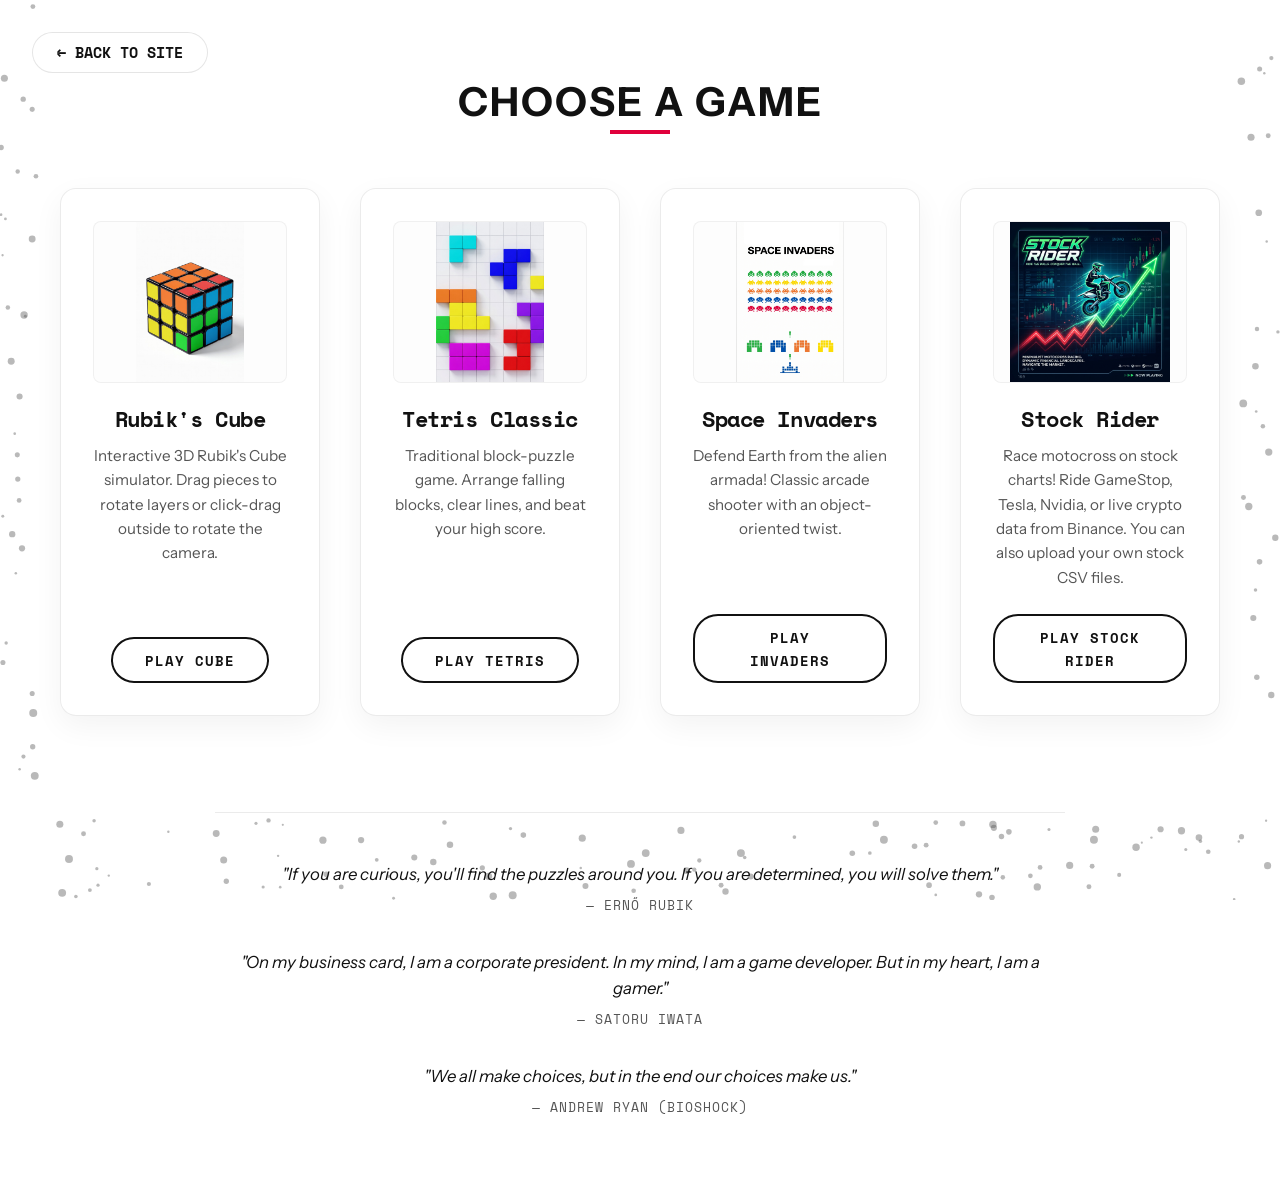
==== commit a06e3ae3: "refactor(stock-rider): align with 'Precision Research' design system - Chunk sidebar into digestible" ====
--- a/play.html
+++ b/play.html
@@ -9,7 +9,7 @@
     <!-- Fonts -->
     <link rel="preconnect" href="https://fonts.googleapis.com">
     <link rel="preconnect" href="https://fonts.gstatic.com" crossorigin>
-    <link href="https://fonts.googleapis.com/css2?family=Albert+Sans:wght@300;400;500;600;700&family=Red+Hat+Mono:wght@400;500;600&display=swap" rel="stylesheet">
+    <link href="https://fonts.googleapis.com/css2?family=Instrument+Sans:wght@400;500;600;700;800&family=Space+Mono:wght@400;700&display=swap" rel="stylesheet">
 
     <link rel="stylesheet" href="style.css">
     <style>
@@ -26,7 +26,6 @@
             flex-direction: column;
             background-color: var(--bg-color);
             font-family: var(--font-body);
-            font-variation-settings: var(--font-settings-body);
         }
 
         .play-container {
@@ -64,7 +63,7 @@
 
         .games-grid {
             display: grid;
-            grid-template-columns: repeat(3, 1fr);
+            grid-template-columns: repeat(auto-fit, minmax(260px, 1fr));
             gap: 2.5rem;
             width: 100%;
             margin-top: 1rem;
@@ -119,7 +118,6 @@
 
         .game-card-title {
             font-family: var(--font-mono);
-            font-variation-settings: var(--font-settings-mono);
             font-size: 1.4rem;
             font-weight: 700;
             margin-bottom: 0.8rem;
@@ -140,7 +138,6 @@
             border: 2px solid var(--text-primary);
             background: transparent;
             font-family: var(--font-mono);
-            font-variation-settings: var(--font-settings-mono);
             font-weight: 700;
             text-transform: uppercase;
             letter-spacing: 1px;
@@ -160,7 +157,6 @@
             top: var(--space-xl);
             left: var(--space-xl);
             font-family: var(--font-mono);
-            font-variation-settings: var(--font-settings-mono);
             text-transform: uppercase;
         }
 
@@ -230,7 +226,6 @@
 
         .quote-author {
             font-family: var(--font-mono);
-            font-variation-settings: var(--font-settings-mono);
             font-size: 0.8rem;
             color: var(--text-secondary);
             text-transform: uppercase;
@@ -275,6 +270,15 @@
                 <h2 class="game-card-title">Space Invaders</h2>
                 <p class="game-card-desc">Defend Earth from the alien armada! Classic arcade shooter with an object-oriented twist.</p>
                 <span class="play-btn">Play Invaders</span>
+            </a>
+
+            <a href="play_stock_rider.html" class="game-card">
+                <div class="game-card-img-wrapper">
+                    <img src="assets/stock_rider_preview.png" alt="Stock Rider" class="game-card-img" loading="lazy">
+                </div>
+                <h2 class="game-card-title">Stock Rider</h2>
+                <p class="game-card-desc">Race motocross on stock charts! Ride GameStop, Tesla, Nvidia, or live crypto data from Binance. You can also upload your own stock CSV files.</p>
+                <span class="play-btn">Play Stock Rider</span>
             </a>
         </div>
 
--- a/style.css
+++ b/style.css
@@ -6,15 +6,10 @@
     --accent-color: #E0003C;
 
     /* Typography */
-    --font-body: 'Recursive', sans-serif;
-    --font-display: 'Recursive', sans-serif;
-    --font-mono: 'Recursive', monospace;
-
-    /* Font Variation Settings (MONO, CASL) */
-    --font-settings-display: "MONO" 0, "CASL" 0.5;
-    --font-settings-body: "MONO" 0.5, "CASL" 0;
-    --font-settings-mono: "MONO" 1, "CASL" 0;
-    
+    --font-body: 'Instrument Sans', sans-serif;
+    --font-display: 'Instrument Sans', sans-serif;
+    --font-mono: 'Space Mono', monospace;
+
     /* Fluid Type Scale */
     --step--1: clamp(0.8rem, 0.76rem + 0.19vw, 0.9375rem);
     --step-0: clamp(1rem, 0.96rem + 0.22vw, 1.125rem);
@@ -107,7 +102,6 @@
     transform: translateY(10px);
     transition: transform 0.3s ease, opacity 0.3s ease;
     font-family: var(--font-mono);
-    font-variation-settings: var(--font-settings-mono);
     pointer-events: auto;
 }
 
@@ -150,7 +144,6 @@
     z-index: 10000;
     text-decoration: none;
     font-family: var(--font-mono);
-    font-variation-settings: var(--font-settings-mono);
     font-weight: 600;
     border-radius: 0 0 var(--space-xs) var(--space-xs);
     transition: top 0.3s cubic-bezier(0.16, 1, 0.3, 1);
@@ -187,7 +180,6 @@
     background-color: var(--bg-color);
     color: var(--text-primary);
     font-family: var(--font-body);
-    font-variation-settings: var(--font-settings-body);
     font-size: var(--step-0);
     line-height: 1.6;
     overflow-x: hidden;
@@ -196,7 +188,6 @@
 
 h1, h2, h3, .nav-logo {
     font-family: var(--font-display);
-    font-variation-settings: var(--font-settings-display);
     font-weight: 800;
     line-height: 1.1;
     text-wrap: balance;
@@ -304,7 +295,6 @@
 
 .bento-item .type-tag {
     font-family: var(--font-mono);
-    font-variation-settings: var(--font-settings-mono);
     font-size: var(--step--1);
     color: var(--accent-color);
     text-transform: uppercase;
@@ -321,7 +311,6 @@
 
 .bento-item .meta {
     font-family: var(--font-mono);
-    font-variation-settings: var(--font-settings-mono);
     font-size: var(--step--1);
     color: var(--text-secondary);
 }
@@ -459,7 +448,6 @@
 
 .nav-links a {
     font-family: var(--font-mono);
-    font-variation-settings: var(--font-settings-mono);
     font-size: var(--step--1);
     text-transform: uppercase;
     letter-spacing: 0.05em;
@@ -542,7 +530,6 @@
 
 .list-item .meta {
     font-family: var(--font-mono);
-    font-variation-settings: var(--font-settings-mono);
     font-size: var(--step--1);
     color: #888;
     margin-bottom: var(--space-xs);
@@ -662,7 +649,6 @@
     padding: 2rem 0;
     text-align: center;
     font-family: var(--font-mono);
-    font-variation-settings: var(--font-settings-mono);
     font-size: 0.8rem;
     color: #aaa;
 }
@@ -722,7 +708,6 @@
     border-radius: 30px;
     cursor: pointer;
     font-family: var(--font-mono);
-    font-variation-settings: var(--font-settings-mono);
     font-size: var(--step--1);
     transition: transform 0.2s cubic-bezier(0.4, 0, 0.2, 1), background-color 0.2s ease, border-color 0.2s ease, color 0.2s ease;
 }
@@ -783,7 +768,6 @@
     z-index: 2;
     transition: transform 0.3s ease, border-color 0.3s ease, color 0.3s ease, box-shadow 0.3s ease;
     font-family: var(--font-mono);
-    font-variation-settings: var(--font-settings-mono);
 }
 
 .timeline-item:hover .timeline-dot,
@@ -876,7 +860,6 @@
     border-radius: 4px;
     color: var(--text-secondary);
     font-family: var(--font-mono);
-    font-variation-settings: var(--font-settings-mono);
     border: 1px solid var(--border-color);
     transition: background-color 0.2s ease, border-color 0.2s ease, color 0.2s ease;
 }
@@ -1015,7 +998,6 @@
 .popup-content {
     padding: 0.5rem;
     font-family: var(--font-body);
-    font-variation-settings: var(--font-settings-body);
 }
 
 .popup-content h3 {
@@ -1050,7 +1032,6 @@
     background-color: var(--accent-color);
     color: white;
     font-family: var(--font-mono);
-    font-variation-settings: var(--font-settings-mono);
     font-weight: bold;
 }
 
@@ -1170,7 +1151,6 @@
     margin-top: 2rem;
     margin-bottom: 0.5rem;
     font-family: var(--font-mono);
-    font-variation-settings: var(--font-settings-mono);
     color: var(--text-primary);
 }
 
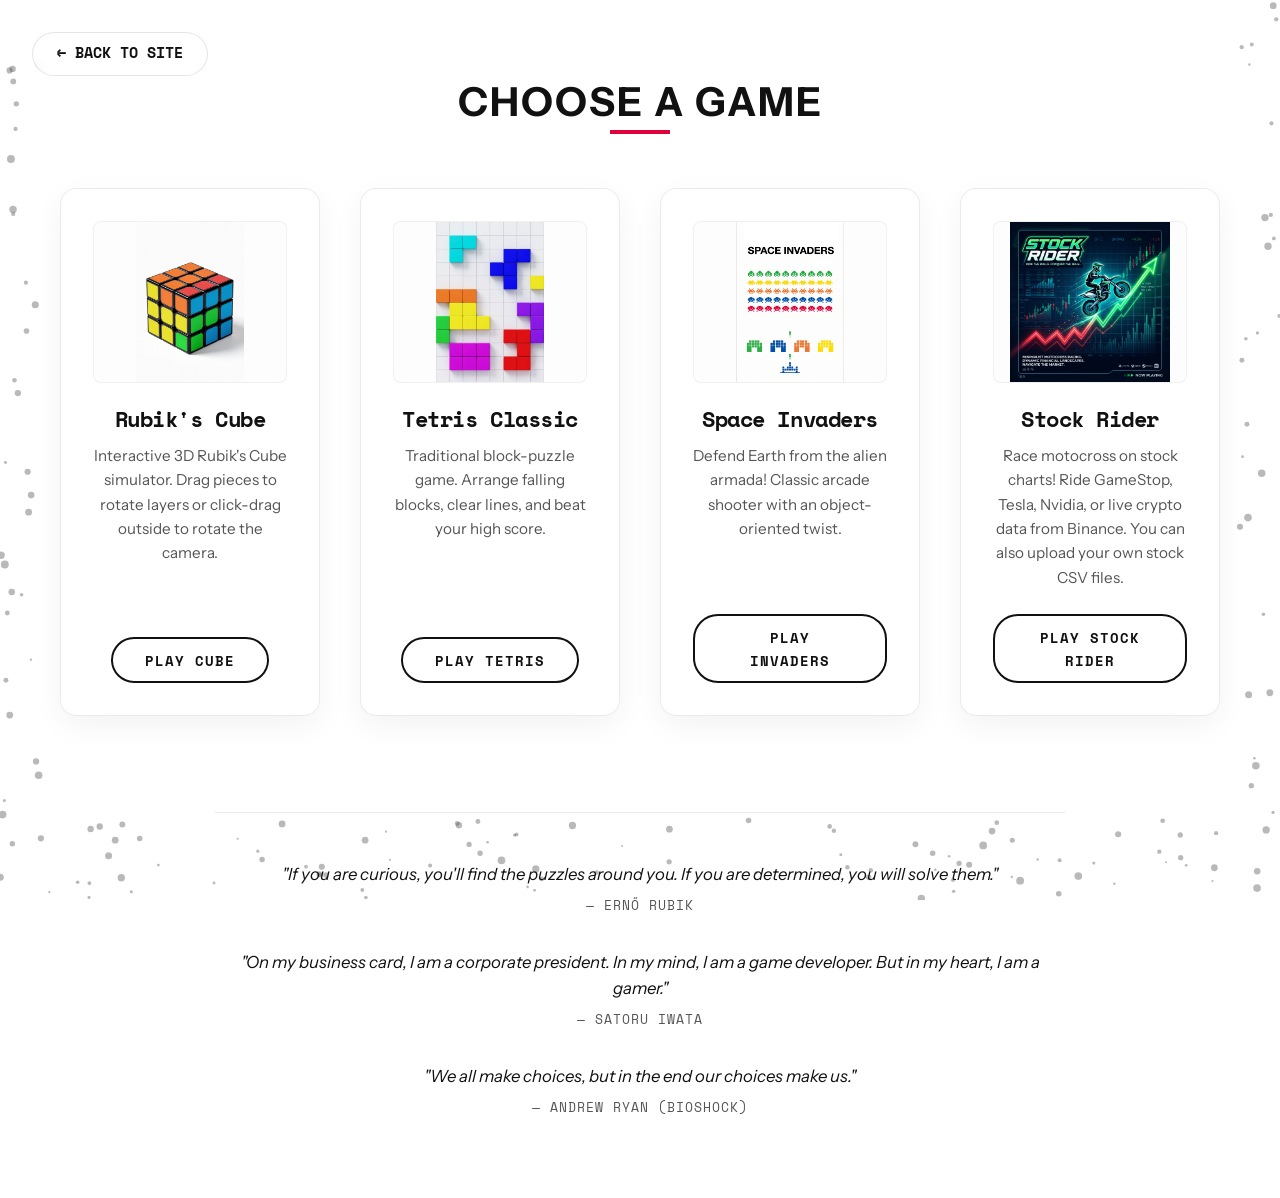
==== commit 823517b8: "fix(ui): global project refinement based on audit - Polish: Remove 'ghost card' anti-pattern (1px bo" ====
--- a/play.html
+++ b/play.html
@@ -88,7 +88,7 @@
 
         .game-card:hover {
             transform: translateY(-8px);
-            box-shadow: 0 20px 40px rgba(0, 0, 0, 0.1);
+            box-shadow: 0 4px 12px rgba(224, 0, 60, 0.08);
             border-color: var(--accent-color);
         }
 
@@ -164,6 +164,10 @@
             text-decoration: none;
             color: var(--text-primary);
             padding: var(--space-xs) var(--space-lg);
+            min-height: 44px;
+            display: inline-flex;
+            align-items: center;
+            justify-content: center;
             border: 1px solid rgba(0, 0, 0, 0.1);
             border-radius: 30px;
             background: rgba(255, 255, 255, 0.8);
@@ -235,7 +239,7 @@
 </head>
 
 <body>
-    <canvas id="particles-canvas"></canvas>
+    <canvas id="particles-canvas" aria-hidden="true"></canvas>
 
     <div class="play-container">
         <div class="back-nav">
--- a/style.css
+++ b/style.css
@@ -592,10 +592,7 @@
 
 .manga-item:hover {
     transform: translateY(-6px) scale(1.01);
-    box-shadow: 
-        0 10px 30px rgba(0, 0, 0, 0.05),
-        0 0 0 1px rgba(224, 0, 60, 0.1),
-        0 0 20px rgba(224, 0, 60, 0.05);
+    box-shadow: 0 4px 12px rgba(224, 0, 60, 0.08);
     border-color: rgba(224, 0, 60, 0.4);
 }
 
@@ -815,10 +812,7 @@
 
 .student-card:hover {
     transform: translateX(6px) scale(1.01);
-    box-shadow: 
-        0 10px 30px rgba(0, 0, 0, 0.05),
-        0 0 0 1px rgba(224, 0, 60, 0.1),
-        0 0 20px rgba(224, 0, 60, 0.05);
+    box-shadow: 0 4px 12px rgba(224, 0, 60, 0.08);
     border-color: rgba(224, 0, 60, 0.4);
 }
 
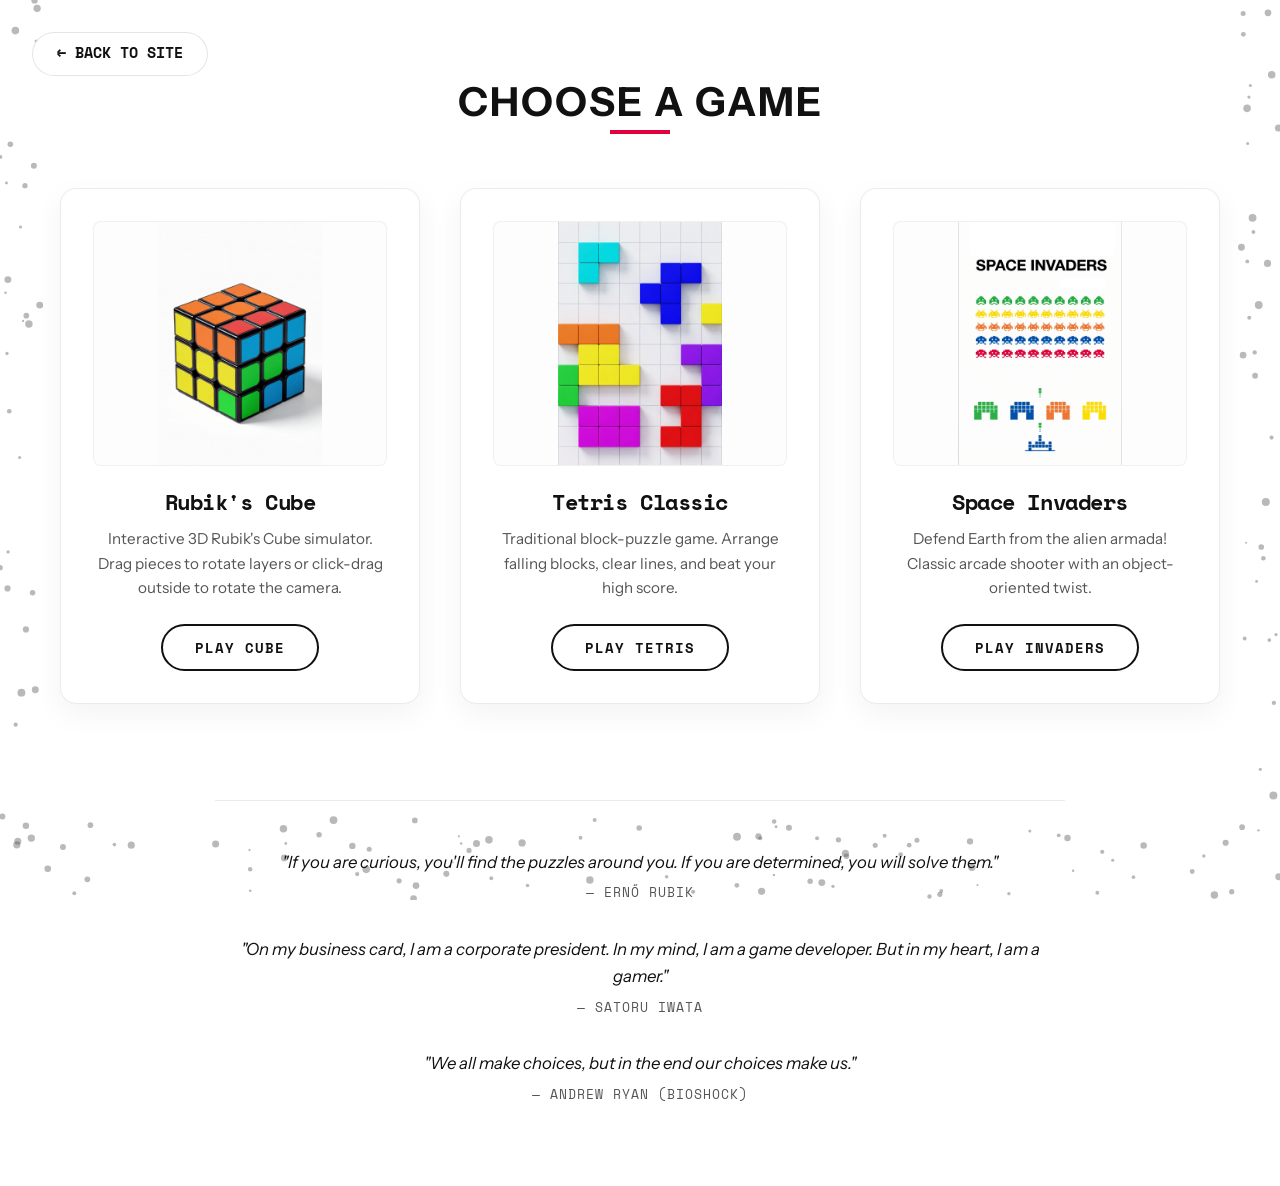
==== commit 7c21af98: "sgsgadg" ====
--- a/play.html
+++ b/play.html
@@ -276,14 +276,7 @@
                 <span class="play-btn">Play Invaders</span>
             </a>
 
-            <a href="play_stock_rider.html" class="game-card">
-                <div class="game-card-img-wrapper">
-                    <img src="assets/stock_rider_preview.png" alt="Stock Rider" class="game-card-img" loading="lazy">
-                </div>
-                <h2 class="game-card-title">Stock Rider</h2>
-                <p class="game-card-desc">Race motocross on stock charts! Ride GameStop, Tesla, Nvidia, or live crypto data from Binance. You can also upload your own stock CSV files.</p>
-                <span class="play-btn">Play Stock Rider</span>
-            </a>
+
         </div>
 
         <div class="quotes-block">
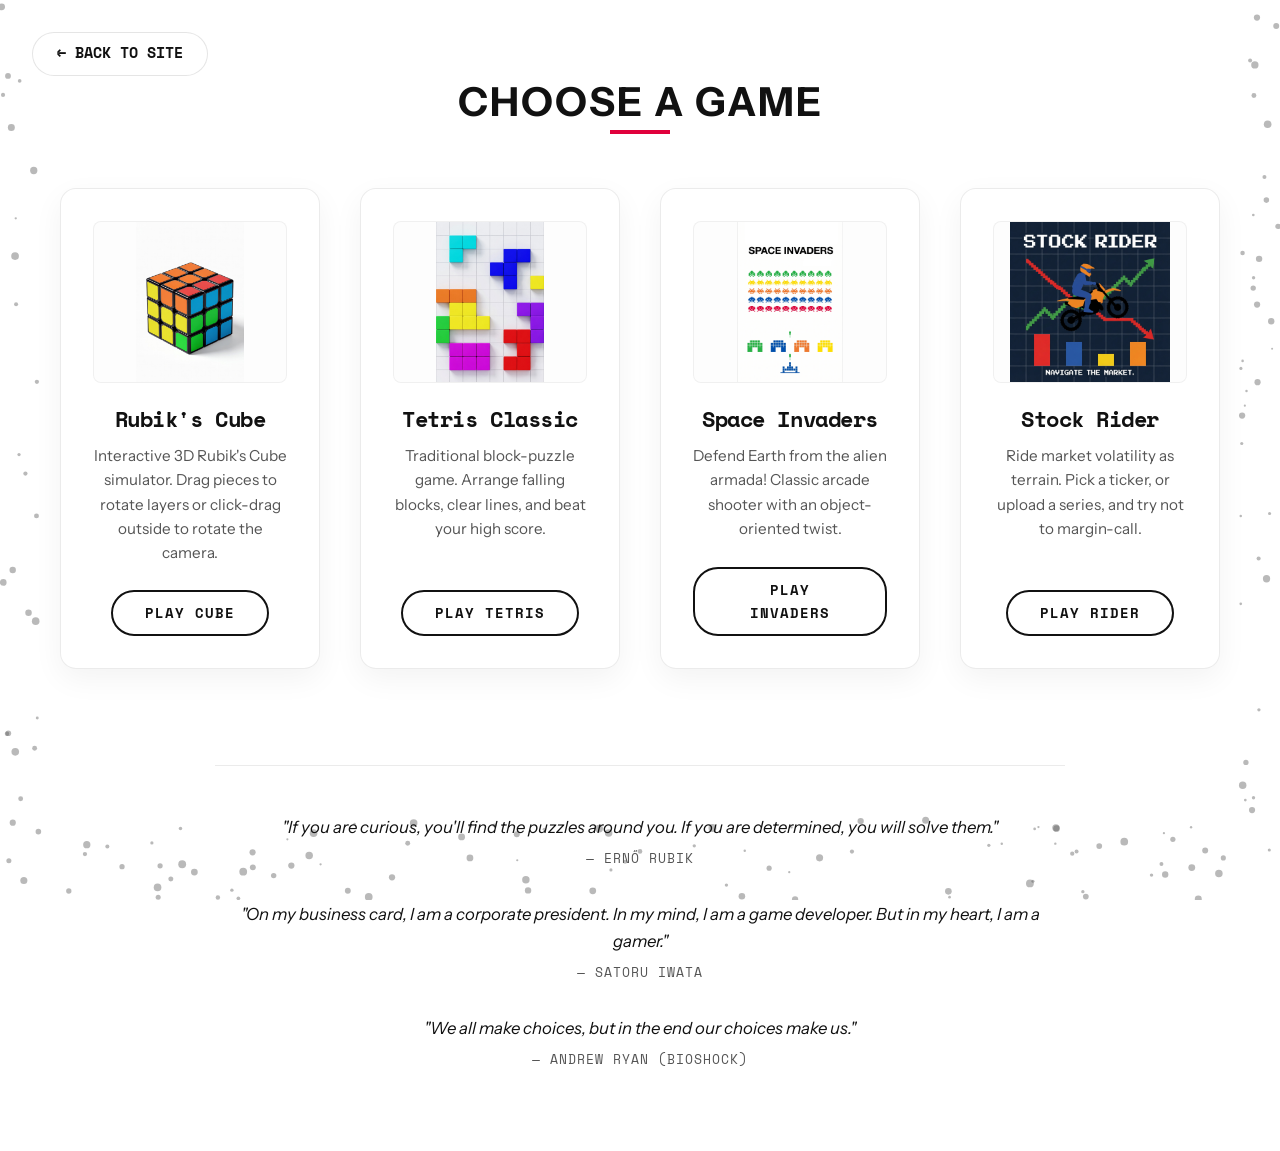
==== commit ad0b6d48: "new website" ====
--- a/play.html
+++ b/play.html
@@ -16,7 +16,7 @@
         body {
             margin: 0;
             padding: 0;
-            width: 100vw;
+            width: 100%;
             min-height: 100vh;
             display: flex;
             justify-content: center;
@@ -63,7 +63,7 @@
 
         .games-grid {
             display: grid;
-            grid-template-columns: repeat(auto-fit, minmax(260px, 1fr));
+            grid-template-columns: repeat(auto-fit, minmax(min(100%, 260px), 1fr));
             gap: 2.5rem;
             width: 100%;
             margin-top: 1rem;
@@ -276,7 +276,14 @@
                 <span class="play-btn">Play Invaders</span>
             </a>
 
-
+            <a href="play_stock_rider.html" class="game-card">
+                <div class="game-card-img-wrapper">
+                    <img src="assets/stock_rider_preview.png" alt="Stock Rider" class="game-card-img" loading="lazy">
+                </div>
+                <h2 class="game-card-title">Stock Rider</h2>
+                <p class="game-card-desc">Ride market volatility as terrain. Pick a ticker, or upload a series, and try not to margin-call.</p>
+                <span class="play-btn">Play Rider</span>
+            </a>
         </div>
 
         <div class="quotes-block">
--- a/style.css
+++ b/style.css
@@ -46,18 +46,11 @@
 .profile-img {
     width: 100%;
     aspect-ratio: 1;
+    display: block;
     border-radius: 50%;
     object-fit: cover;
-    object-position: center center;
+    object-position: center 18%;
     box-shadow: 0 10px 30px rgba(0, 0, 0, 0.05);
-    transition: transform 0.4s cubic-bezier(0.16, 1, 0.3, 1), box-shadow 0.4s ease, filter 0.4s ease;
-    filter: grayscale(30%);
-}
-
-.profile-img:hover {
-    transform: scale(1.02);
-    filter: grayscale(0%);
-    box-shadow: 0 20px 40px rgba(224, 0, 60, 0.15);
 }
 
 /* ... existing code ... */
@@ -176,6 +169,10 @@
     pointer-events: none;
 }
 
+html {
+    overflow-x: hidden;
+}
+
 body {
     background-color: var(--bg-color);
     color: var(--text-primary);
@@ -225,7 +222,7 @@
 /* --- Bento Grid & Micro-Interactions --- */
 .bento-grid {
     display: grid;
-    grid-template-columns: repeat(auto-fill, minmax(350px, 1fr));
+    grid-template-columns: repeat(auto-fill, minmax(min(100%, 280px), 1fr));
     grid-auto-rows: minmax(200px, auto);
     gap: var(--space-lg);
     margin-top: var(--space-xl);
@@ -484,10 +481,12 @@
 
 /* Profile Section */
 .profile-layout {
-    display: grid;
-    grid-template-columns: 1fr 350px;
-    gap: var(--space-4xl);
-    align-items: start;
+    display: block;
+}
+
+.profile-text {
+    min-width: 0;
+    overflow-wrap: anywhere;
 }
 
 #welcome-text p {
@@ -512,8 +511,10 @@
 }
 
 .profile-image-container {
-    position: sticky;
-    top: calc(var(--nav-height) + var(--space-2xl));
+    float: right;
+    width: min(350px, 42vw);
+    shape-outside: circle(50%);
+    margin: 0 0 var(--space-xl) var(--space-2xl);
 }
 
 /* Lists */
@@ -661,26 +662,16 @@
 /* Responsive */
 @media (max-width: 768px) {
     .navbar {
-        flex-direction: column;
-        height: auto;
-        padding: 1rem;
-    }
-
-    .nav-links {
-        margin-top: 1rem;
-        gap: 1rem;
-        flex-wrap: wrap;
-        justify-content: center;
-    }
-
-    .profile-layout {
-        grid-template-columns: 1fr;
+        padding: 0 var(--space-lg);
     }
 
     .profile-image-container {
-        order: -1;
-        max-width: 200px;
-        margin: 0 auto;
+        float: none;
+        display: block;
+        width: 140px;
+        max-width: 40%;
+        margin: 0 auto var(--space-lg);
+        shape-outside: none;
     }
 
     #cube-container-main {
@@ -1046,6 +1037,7 @@
 
 .socials-list {
     display: flex;
+    flex-wrap: wrap;
     gap: var(--space-sm);
     margin-top: var(--space-md);
 }
@@ -1110,33 +1102,53 @@
     transition: transform 0.3s ease, background-color 0.3s ease, opacity 0.3s ease;
 }
 
-@media (max-width: 768px) {
+@media (max-width: 1100px) {
+    .navbar {
+        padding: 0 var(--space-lg);
+        z-index: 200;
+        overflow: visible;
+    }
+
     .hamburger {
         display: flex;
     }
 
     .nav-links {
-        position: absolute;
-        top: 100%;
+        position: fixed;
+        top: var(--nav-height);
         left: 0;
+        right: 0;
+        bottom: 0;
         width: 100%;
-        background: rgba(255, 255, 255, 0.98);
+        margin: 0;
+        background: #fff;
         flex-direction: column;
-        align-items: center;
-        padding: 2rem 0;
-        transform: translateY(-100%);
-        opacity: 0;
+        align-items: stretch;
+        justify-content: flex-start;
+        gap: 0;
+        padding: var(--space-md) 0 calc(var(--space-2xl) + env(safe-area-inset-bottom));
+        overflow-y: auto;
+        transform: none;
+        opacity: 1;
+        visibility: hidden;
         pointer-events: none;
-        transition: transform 0.3s ease, opacity 0.3s ease;
-        z-index: 999;
-        box-shadow: 0 5px 15px rgba(0, 0, 0, 0.1);
+        z-index: 200;
+        box-shadow: none;
     }
 
     .nav-links.active {
-        transform: translateY(0);
-        opacity: 1;
-        pointer-events: all;
-    }
+        visibility: visible;
+        pointer-events: auto;
+    }
+
+    .nav-links a {
+        display: block;
+        padding: var(--space-md) var(--space-xl);
+    }
+}
+
+body.nav-open {
+    overflow: hidden;
 }
 
 /* Contacts Section */
@@ -1164,9 +1176,13 @@
         display: none !important;
     }
 
-    /* Hide Profile Avatar */
     .profile-image-container {
-        display: none !important;
+        float: none;
+        display: block;
+        width: 140px;
+        max-width: 40%;
+        margin: 0 auto var(--space-lg);
+        shape-outside: none;
     }
 
     /* Remove Manga Background */
@@ -1184,4 +1200,56 @@
         white-space: normal;
         padding: 0 var(--space-lg);
     }
-}+}
+
+/* Publications: keep assistant, don't cover titles/DOI */
+#publications .container {
+    padding-right: calc(var(--space-2xl) + 180px + var(--space-md));
+}
+
+#publications .bento-grid {
+    padding-bottom: 7rem;
+}
+
+@media (max-width: 800px) {
+    #publications .assistant-img {
+        width: 96px;
+    }
+
+    #publications .container {
+        padding-right: calc(var(--space-lg) + 108px);
+    }
+
+    #publications .bento-grid {
+        padding-bottom: 6rem;
+    }
+}
+
+/* Intro skip button */
+.skip-intro {
+    position: absolute;
+    bottom: var(--space-xl);
+    right: var(--space-xl);
+    font-family: var(--font-mono);
+    font-size: var(--step-0);
+    text-transform: uppercase;
+    letter-spacing: 0.06em;
+    background: var(--bg-color);
+    border: 1px solid var(--text-primary);
+    color: var(--text-primary);
+    padding: var(--space-sm) var(--space-xl);
+    cursor: pointer;
+    z-index: 2;
+}
+
+.skip-intro:hover,
+.skip-intro:focus-visible {
+    color: var(--accent-color);
+    border-color: var(--accent-color);
+}
+
+@media (max-width: 768px) {
+    .assistant-img {
+        width: 96px;
+    }
+}
